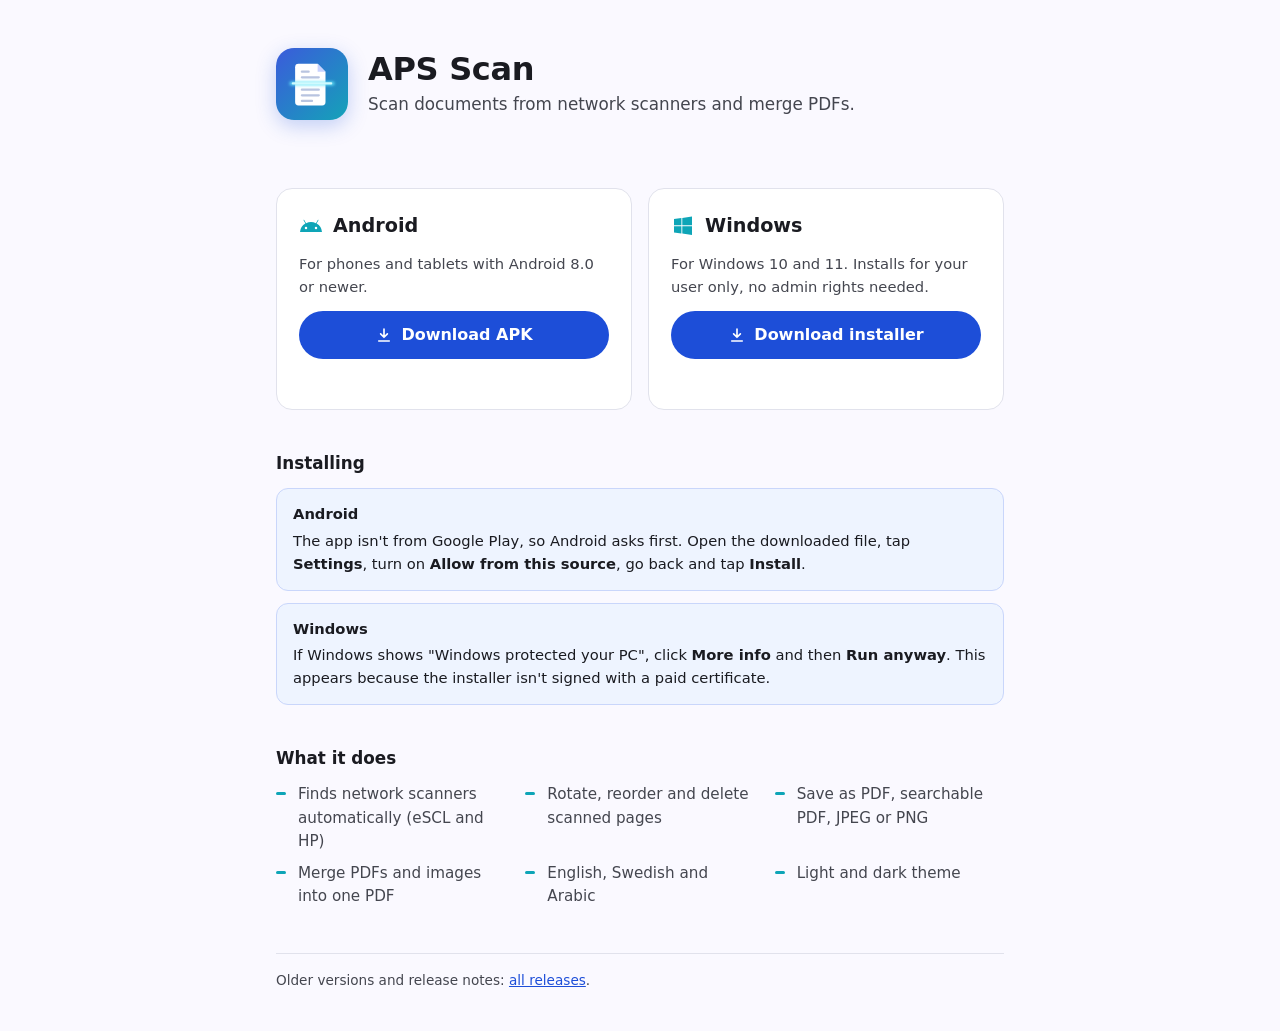
==== index.html @ b16743a8 "Add files via upload" ====
<!doctype html>
<html lang="en">
<head>
<meta charset="utf-8">
<meta name="viewport" content="width=device-width, initial-scale=1">
<title>APS Scan download</title>
<meta name="description" content="Download APS Scan for Android and Windows: scan documents from network scanners and merge PDFs.">
<meta property="og:title" content="APS Scan">
<meta property="og:description" content="Scan documents from network scanners and merge PDFs. For Android and Windows.">
<link rel="icon" href="data:image/svg+xml,%3Csvg xmlns='http://www.w3.org/2000/svg' viewBox='0 0 64 64'%3E%3Cdefs%3E%3ClinearGradient id='g' x1='0' y1='0' x2='1' y2='1'%3E%3Cstop offset='0' stop-color='%233b5bdb'/%3E%3Cstop offset='1' stop-color='%2314a3b8'/%3E%3C/linearGradient%3E%3C/defs%3E%3Crect width='64' height='64' rx='14' fill='url(%23g)'/%3E%3Crect x='19' y='13' width='26' height='38' rx='3' fill='%23fff'/%3E%3Crect x='14' y='30' width='36' height='3' rx='1.5' fill='%2367e8f9'/%3E%3C/svg%3E">
<style>
  :root {
    --bg: #faf9ff;
    --surface: #ffffff;
    --surface-2: #f4f3fb;
    --text: #1a1b21;
    --muted: #44464f;
    --border: #e1e2ec;
    --primary: #1d4ed8;
    --primary-text: #ffffff;
    --accent: #0ea5b7;
    --note-bg: #eef4ff;
    --note-border: #c9d6fb;
  }
  @media (prefers-color-scheme: dark) {
    :root {
      --bg: #121318;
      --surface: #1b1c22;
      --surface-2: #22232a;
      --text: #e3e2e9;
      --muted: #b4b6c2;
      --border: #33353d;
      --primary: #8fa8ff;
      --primary-text: #0b1a4d;
      --accent: #5fd6e6;
      --note-bg: #1a2240;
      --note-border: #2e3c6e;
    }
  }
  * { box-sizing: border-box; }
  html { -webkit-text-size-adjust: 100%; }
  body {
    margin: 0;
    background: var(--bg);
    color: var(--text);
    font: 16px/1.55 "Segoe UI", system-ui, -apple-system, Roboto, sans-serif;
  }
  main { max-width: 760px; margin: 0 auto; padding: 48px 16px 40px; }

  .hero { display: flex; align-items: center; gap: 20px; margin-bottom: 12px; }
  .logo { width: 72px; height: 72px; flex: none; border-radius: 18px; box-shadow: 0 6px 20px rgba(29, 78, 216, .25); }
  h1 { font-size: 2rem; line-height: 1.15; margin: 0; letter-spacing: -.01em; }
  .tagline { margin: 4px 0 0; color: var(--muted); font-size: 1.05rem; }
  .version { margin: 20px 0 28px; color: var(--muted); font-size: .9rem; min-height: 1.4em; }

  .downloads { display: grid; grid-template-columns: repeat(auto-fit, minmax(260px, 1fr)); gap: 16px; }
  .card {
    background: var(--surface);
    border: 1px solid var(--border);
    border-radius: 16px;
    padding: 22px;
    display: flex; flex-direction: column; gap: 12px;
  }
  .card h2 { margin: 0; font-size: 1.2rem; display: flex; align-items: center; gap: 10px; }
  .card h2 svg { width: 24px; height: 24px; color: var(--accent); flex: none; }
  .card p { margin: 0; color: var(--muted); font-size: .92rem; }
  .button {
    display: inline-flex; align-items: center; justify-content: center; gap: 8px;
    margin-top: auto;
    padding: 12px 18px;
    border-radius: 999px;
    background: var(--primary); color: var(--primary-text);
    font-weight: 600; text-decoration: none;
  }
  .button:hover { filter: brightness(1.08); }
  .button:focus-visible { outline: 3px solid var(--accent); outline-offset: 2px; }
  .button svg { width: 18px; height: 18px; }
  .meta { font-size: .82rem; color: var(--muted); min-height: 1.2em; }

  h3 { font-size: 1.05rem; margin: 40px 0 12px; }
  .note {
    background: var(--note-bg); border: 1px solid var(--note-border);
    border-radius: 12px; padding: 14px 16px; margin-bottom: 12px; font-size: .92rem;
  }
  .note strong { display: block; margin-bottom: 4px; }
  .note ol { margin: 4px 0 0; padding-left: 20px; }

  .features { list-style: none; padding: 0; margin: 0; display: grid; grid-template-columns: repeat(auto-fit, minmax(220px, 1fr)); gap: 8px 20px; }
  .features li { padding-left: 22px; position: relative; color: var(--muted); font-size: .95rem; }
  .features li::before { content: ""; position: absolute; left: 0; top: .6em; width: 10px; height: 3px; border-radius: 2px; background: var(--accent); }

  footer { margin-top: 44px; padding-top: 16px; border-top: 1px solid var(--border); font-size: .85rem; color: var(--muted); }
  footer a { color: var(--primary); }

  @media (max-width: 480px) {
    main { padding-top: 32px; }
    .hero { gap: 14px; }
    .logo { width: 56px; height: 56px; border-radius: 14px; }
    h1 { font-size: 1.6rem; }
  }
</style>
</head>
<body>
<main>
  <header class="hero">
    <svg class="logo" viewBox="0 0 64 64" aria-hidden="true">
      <defs>
        <linearGradient id="bg" x1="0" y1="0" x2="1" y2="1">
          <stop offset="0" stop-color="#3b5bdb"/>
          <stop offset="1" stop-color="#14a3b8"/>
        </linearGradient>
        <filter id="glow" x="-20%" y="-200%" width="140%" height="500%"><feGaussianBlur stdDeviation="1.2"/></filter>
      </defs>
      <rect width="64" height="64" rx="14" fill="url(#bg)"/>
      <path d="M20 14h17l7 7v27a3 3 0 0 1-3 3H20a3 3 0 0 1-3-3V17a3 3 0 0 1 3-3z" fill="#fff"/>
      <path d="M37 14v7h7z" fill="#c7d2fe"/>
      <g fill="#b8c4e0"><rect x="22" y="20" width="8" height="2" rx="1"/><rect x="22" y="25" width="17" height="2" rx="1"/><rect x="22" y="36" width="17" height="2" rx="1"/><rect x="22" y="41" width="17" height="2" rx="1"/><rect x="22" y="46" width="11" height="2" rx="1"/></g>
      <rect x="12" y="30" width="40" height="3" rx="1.5" fill="#67e8f9" filter="url(#glow)"/>
      <rect x="14" y="30.5" width="36" height="2" rx="1" fill="#cffafe"/>
    </svg>
    <div>
      <h1>APS Scan</h1>
      <p class="tagline">Scan documents from network scanners and merge PDFs.</p>
    </div>
  </header>

  <p class="version" id="version" aria-live="polite"></p>

  <section class="downloads" aria-label="Downloads">
    <article class="card">
      <h2>
        <svg viewBox="0 0 24 24" fill="currentColor" aria-hidden="true"><path d="M17.6 9.48l1.84-3.18a.38.38 0 0 0-.66-.38l-1.86 3.22a11.4 11.4 0 0 0-9.84 0L5.22 5.92a.38.38 0 0 0-.66.38L6.4 9.48A10.8 10.8 0 0 0 1 18h22a10.8 10.8 0 0 0-5.4-8.52zM7 15.25a1.25 1.25 0 1 1 0-2.5 1.25 1.25 0 0 1 0 2.5zm10 0a1.25 1.25 0 1 1 0-2.5 1.25 1.25 0 0 1 0 2.5z"/></svg>
        Android
      </h2>
      <p>For phones and tablets with Android 8.0 or newer.</p>
      <a class="button" id="apk" href="https://github.com/AnwarAW/apsscan/releases/latest/download/APS-Scan.apk">
        <svg viewBox="0 0 24 24" fill="none" stroke="currentColor" stroke-width="2.2" stroke-linecap="round" stroke-linejoin="round" aria-hidden="true"><path d="M12 4v11m0 0l-4.5-4.5M12 15l4.5-4.5M5 20h14"/></svg>
        Download APK
      </a>
      <span class="meta" id="apk-meta"></span>
    </article>

    <article class="card">
      <h2>
        <svg viewBox="0 0 24 24" fill="currentColor" aria-hidden="true"><path d="M3 5.1l7.4-1v7.2H3zm8.3-1.2L21 2.5v8.8h-9.7zM3 12.2h7.4v7.2L3 18.4zm8.3 0H21V21l-9.7-1.4z"/></svg>
        Windows
      </h2>
      <p>For Windows 10 and 11. Installs for your user only, no admin rights needed.</p>
      <a class="button" id="msi" href="https://github.com/AnwarAW/apsscan/releases/latest/download/APS-Scan.msi">
        <svg viewBox="0 0 24 24" fill="none" stroke="currentColor" stroke-width="2.2" stroke-linecap="round" stroke-linejoin="round" aria-hidden="true"><path d="M12 4v11m0 0l-4.5-4.5M12 15l4.5-4.5M5 20h14"/></svg>
        Download installer
      </a>
      <span class="meta" id="msi-meta"></span>
    </article>
  </section>

  <h3>Installing</h3>
  <div class="note">
    <strong>Android</strong>
    The app isn't from Google Play, so Android asks first. Open the downloaded file, tap <b>Settings</b>, turn on
    <b>Allow from this source</b>, go back and tap <b>Install</b>.
  </div>
  <div class="note">
    <strong>Windows</strong>
    If Windows shows "Windows protected your PC", click <b>More info</b> and then <b>Run anyway</b>. This appears
    because the installer isn't signed with a paid certificate.
  </div>

  <h3>What it does</h3>
  <ul class="features">
    <li>Finds network scanners automatically (eSCL and HP)</li>
    <li>Rotate, reorder and delete scanned pages</li>
    <li>Save as PDF, searchable PDF, JPEG or PNG</li>
    <li>Merge PDFs and images into one PDF</li>
    <li>English, Swedish and Arabic</li>
    <li>Light and dark theme</li>
  </ul>

  <footer>
    Older versions and release notes: <a id="all-releases" href="https://github.com/AnwarAW/apsscan/releases">all releases</a>.
  </footer>
</main>

<script>
  // The public repo that holds the releases. Change this one line if the repo gets another name.
  const REPO = "AnwarAW/apsscan";

  // The buttons already point at the newest release (by file name). This adds the version number and file sizes,
  // and switches each button to the real file if it was uploaded under another name (e.g. APS-Scan-1.2.0.apk).
  (async () => {
    const mb = bytes => (bytes / 1048576).toFixed(1) + " MB";
    try {
      const response = await fetch(`https://api.github.com/repos/${REPO}/releases/latest`, {
        headers: { Accept: "application/vnd.github+json" },
      });
      if (!response.ok) return;
      const release = await response.json();
      const version = (release.tag_name || "").replace(/^v/, "");
      if (version) {
        const date = release.published_at
          ? new Date(release.published_at).toLocaleDateString(undefined, { year: "numeric", month: "long", day: "numeric" })
          : "";
        document.getElementById("version").textContent = `Version ${version}` + (date ? ` · ${date}` : "");
      }
      for (const [id, ext] of [["apk", ".apk"], ["msi", ".msi"]]) {
        const asset = (release.assets || []).find(a => a.name.toLowerCase().endsWith(ext));
        if (!asset) continue;
        document.getElementById(id).href = asset.browser_download_url;
        document.getElementById(id + "-meta").textContent = `${asset.name} · ${mb(asset.size)}`;
      }
    } catch (_) {
      // Offline or rate limited: the plain links above still work.
    }
  })();
</script>
</body>
</html>
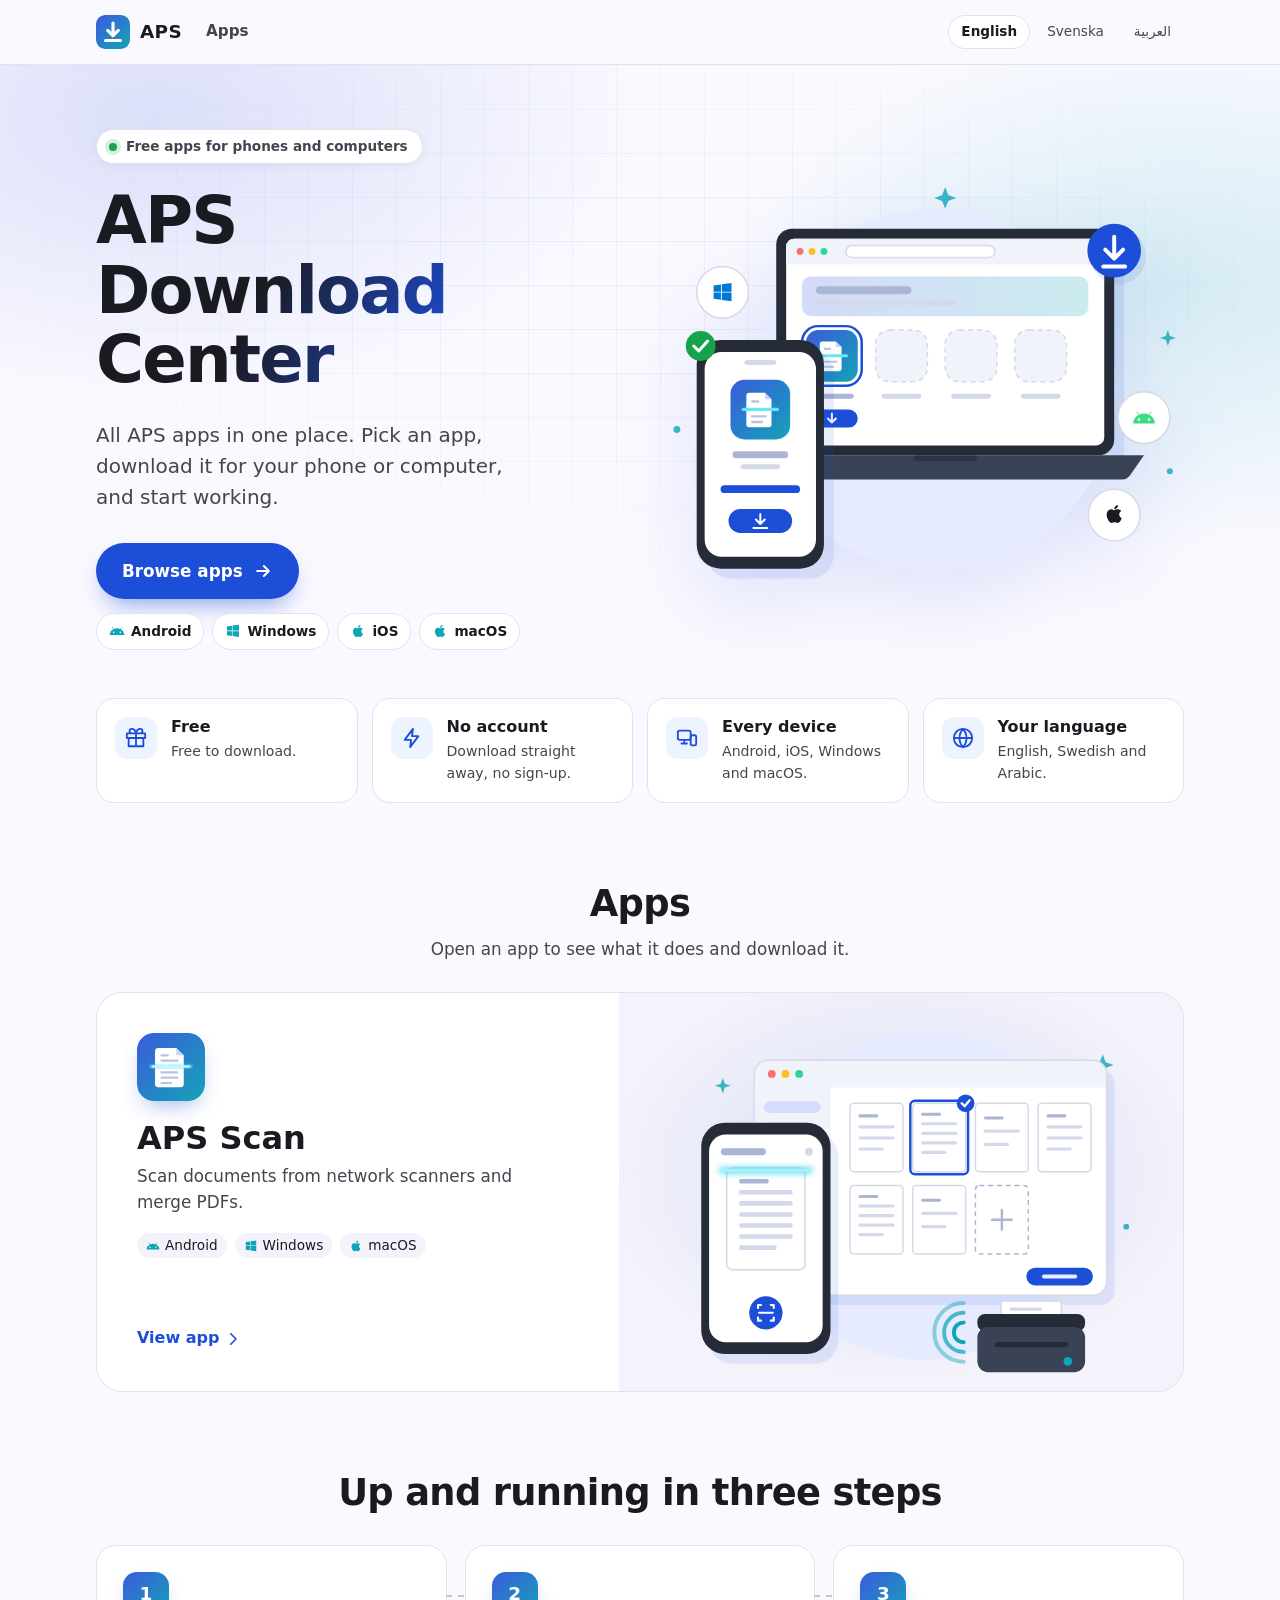
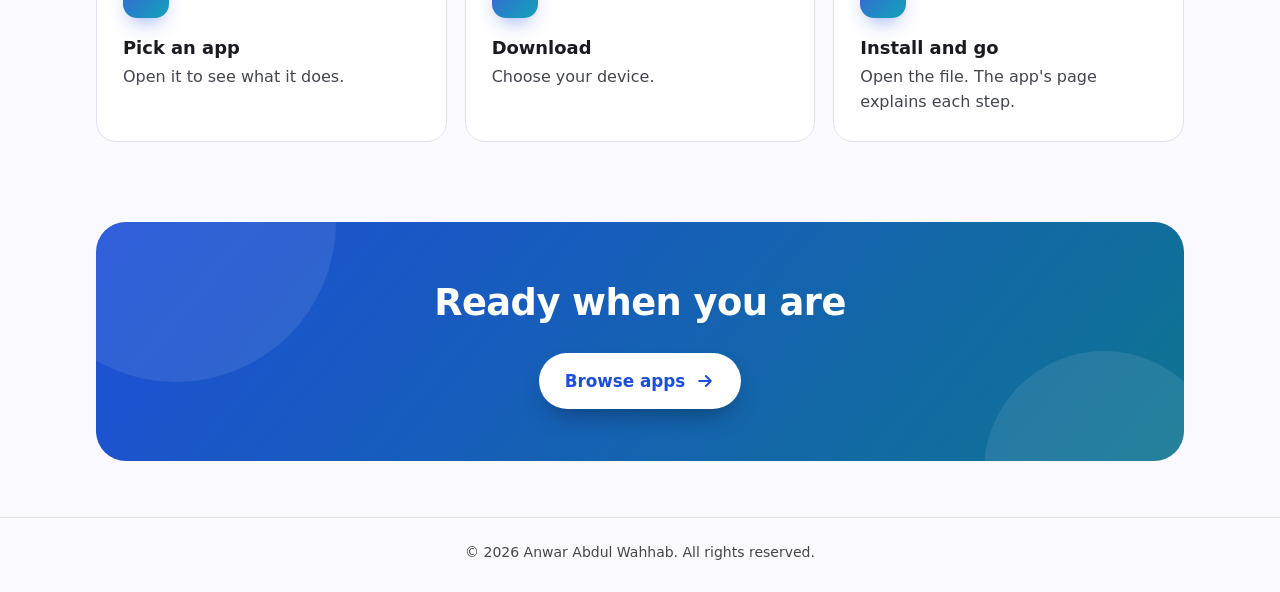
==== commit c2da364d: "Add files via upload" ====
--- a/index.html
+++ b/index.html
@@ -1,217 +1,122 @@
 <!doctype html>
-<html lang="en">
+<html lang="en" dir="ltr">
 <head>
 <meta charset="utf-8">
 <meta name="viewport" content="width=device-width, initial-scale=1">
-<title>APS Scan download</title>
-<meta name="description" content="Download APS Scan for Android and Windows: scan documents from network scanners and merge PDFs.">
-<meta property="og:title" content="APS Scan">
-<meta property="og:description" content="Scan documents from network scanners and merge PDFs. For Android and Windows.">
-<link rel="icon" href="data:image/svg+xml,%3Csvg xmlns='http://www.w3.org/2000/svg' viewBox='0 0 64 64'%3E%3Cdefs%3E%3ClinearGradient id='g' x1='0' y1='0' x2='1' y2='1'%3E%3Cstop offset='0' stop-color='%233b5bdb'/%3E%3Cstop offset='1' stop-color='%2314a3b8'/%3E%3C/linearGradient%3E%3C/defs%3E%3Crect width='64' height='64' rx='14' fill='url(%23g)'/%3E%3Crect x='19' y='13' width='26' height='38' rx='3' fill='%23fff'/%3E%3Crect x='14' y='30' width='36' height='3' rx='1.5' fill='%2367e8f9'/%3E%3C/svg%3E">
-<style>
-  :root {
-    --bg: #faf9ff;
-    --surface: #ffffff;
-    --surface-2: #f4f3fb;
-    --text: #1a1b21;
-    --muted: #44464f;
-    --border: #e1e2ec;
-    --primary: #1d4ed8;
-    --primary-text: #ffffff;
-    --accent: #0ea5b7;
-    --note-bg: #eef4ff;
-    --note-border: #c9d6fb;
-  }
-  @media (prefers-color-scheme: dark) {
-    :root {
-      --bg: #121318;
-      --surface: #1b1c22;
-      --surface-2: #22232a;
-      --text: #e3e2e9;
-      --muted: #b4b6c2;
-      --border: #33353d;
-      --primary: #8fa8ff;
-      --primary-text: #0b1a4d;
-      --accent: #5fd6e6;
-      --note-bg: #1a2240;
-      --note-border: #2e3c6e;
-    }
-  }
-  * { box-sizing: border-box; }
-  html { -webkit-text-size-adjust: 100%; }
-  body {
-    margin: 0;
-    background: var(--bg);
-    color: var(--text);
-    font: 16px/1.55 "Segoe UI", system-ui, -apple-system, Roboto, sans-serif;
-  }
-  main { max-width: 760px; margin: 0 auto; padding: 48px 16px 40px; }
+<title>APS Download Center</title>
+<meta name="description" content="Download APS apps for Android, iOS, Windows and macOS.">
+<meta name="theme-color" content="#1d4ed8">
+<meta property="og:title" content="APS Download Center">
+<meta property="og:description" content="All APS apps in one place, for Android, iOS, Windows and macOS.">
+<link rel="icon" href="data:image/svg+xml,%3Csvg xmlns='http://www.w3.org/2000/svg' viewBox='0 0 64 64'%3E%3Cdefs%3E%3ClinearGradient id='g' x1='0' y1='0' x2='1' y2='1'%3E%3Cstop offset='0' stop-color='%233b5bdb'/%3E%3Cstop offset='1' stop-color='%2314a3b8'/%3E%3C/linearGradient%3E%3C/defs%3E%3Crect width='64' height='64' rx='14' fill='url(%23g)'/%3E%3Cpath d='M32 15v24m0 0l-10-10m10 10l10-10M18 48h28' fill='none' stroke='%23fff' stroke-width='6' stroke-linecap='round' stroke-linejoin='round'/%3E%3C/svg%3E">
+<link rel="stylesheet" href="site.css">
+<link rel="stylesheet" href="landing.css">
+</head>
+<body class="landing">
 
-  .hero { display: flex; align-items: center; gap: 20px; margin-bottom: 12px; }
-  .logo { width: 72px; height: 72px; flex: none; border-radius: 18px; box-shadow: 0 6px 20px rgba(29, 78, 216, .25); }
-  h1 { font-size: 2rem; line-height: 1.15; margin: 0; letter-spacing: -.01em; }
-  .tagline { margin: 4px 0 0; color: var(--muted); font-size: 1.05rem; }
-  .version { margin: 20px 0 28px; color: var(--muted); font-size: .9rem; min-height: 1.4em; }
+<header class="site-nav">
+  <div class="wrap nav-inner">
+    <a class="brand" href="./">
+      <svg viewBox="0 0 64 64" aria-hidden="true">
+        <defs><linearGradient id="brand-bg" x1="0" y1="0" x2="1" y2="1"><stop offset="0" stop-color="#3b5bdb"/><stop offset="1" stop-color="#14a3b8"/></linearGradient></defs>
+        <rect width="64" height="64" rx="15" fill="url(#brand-bg)"/>
+        <path d="M32 15v24m0 0l-10-10m10 10l10-10M18 48h28" fill="none" stroke="#fff" stroke-width="6" stroke-linecap="round" stroke-linejoin="round"/>
+      </svg>
+      <bdi>APS</bdi>
+    </a>
+    <a class="nav-link" href="#apps" data-t="navApps">Apps</a>
+    <nav class="languages" aria-label="Language">
+      <button type="button" data-lang="en" lang="en">English</button>
+      <button type="button" data-lang="sv" lang="sv">Svenska</button>
+      <button type="button" data-lang="ar" lang="ar" dir="rtl">العربية</button>
+    </nav>
+  </div>
+</header>
 
-  .downloads { display: grid; grid-template-columns: repeat(auto-fit, minmax(260px, 1fr)); gap: 16px; }
-  .card {
-    background: var(--surface);
-    border: 1px solid var(--border);
-    border-radius: 16px;
-    padding: 22px;
-    display: flex; flex-direction: column; gap: 12px;
-  }
-  .card h2 { margin: 0; font-size: 1.2rem; display: flex; align-items: center; gap: 10px; }
-  .card h2 svg { width: 24px; height: 24px; color: var(--accent); flex: none; }
-  .card p { margin: 0; color: var(--muted); font-size: .92rem; }
-  .button {
-    display: inline-flex; align-items: center; justify-content: center; gap: 8px;
-    margin-top: auto;
-    padding: 12px 18px;
-    border-radius: 999px;
-    background: var(--primary); color: var(--primary-text);
-    font-weight: 600; text-decoration: none;
-  }
-  .button:hover { filter: brightness(1.08); }
-  .button:focus-visible { outline: 3px solid var(--accent); outline-offset: 2px; }
-  .button svg { width: 18px; height: 18px; }
-  .meta { font-size: .82rem; color: var(--muted); min-height: 1.2em; }
-
-  h3 { font-size: 1.05rem; margin: 40px 0 12px; }
-  .note {
-    background: var(--note-bg); border: 1px solid var(--note-border);
-    border-radius: 12px; padding: 14px 16px; margin-bottom: 12px; font-size: .92rem;
-  }
-  .note strong { display: block; margin-bottom: 4px; }
-  .note ol { margin: 4px 0 0; padding-left: 20px; }
-
-  .features { list-style: none; padding: 0; margin: 0; display: grid; grid-template-columns: repeat(auto-fit, minmax(220px, 1fr)); gap: 8px 20px; }
-  .features li { padding-left: 22px; position: relative; color: var(--muted); font-size: .95rem; }
-  .features li::before { content: ""; position: absolute; left: 0; top: .6em; width: 10px; height: 3px; border-radius: 2px; background: var(--accent); }
-
-  footer { margin-top: 44px; padding-top: 16px; border-top: 1px solid var(--border); font-size: .85rem; color: var(--muted); }
-  footer a { color: var(--primary); }
-
-  @media (max-width: 480px) {
-    main { padding-top: 32px; }
-    .hero { gap: 14px; }
-    .logo { width: 56px; height: 56px; border-radius: 14px; }
-    h1 { font-size: 1.6rem; }
-  }
-</style>
-</head>
-<body>
 <main>
-  <header class="hero">
-    <svg class="logo" viewBox="0 0 64 64" aria-hidden="true">
-      <defs>
-        <linearGradient id="bg" x1="0" y1="0" x2="1" y2="1">
-          <stop offset="0" stop-color="#3b5bdb"/>
-          <stop offset="1" stop-color="#14a3b8"/>
-        </linearGradient>
-        <filter id="glow" x="-20%" y="-200%" width="140%" height="500%"><feGaussianBlur stdDeviation="1.2"/></filter>
-      </defs>
-      <rect width="64" height="64" rx="14" fill="url(#bg)"/>
-      <path d="M20 14h17l7 7v27a3 3 0 0 1-3 3H20a3 3 0 0 1-3-3V17a3 3 0 0 1 3-3z" fill="#fff"/>
-      <path d="M37 14v7h7z" fill="#c7d2fe"/>
-      <g fill="#b8c4e0"><rect x="22" y="20" width="8" height="2" rx="1"/><rect x="22" y="25" width="17" height="2" rx="1"/><rect x="22" y="36" width="17" height="2" rx="1"/><rect x="22" y="41" width="17" height="2" rx="1"/><rect x="22" y="46" width="11" height="2" rx="1"/></g>
-      <rect x="12" y="30" width="40" height="3" rx="1.5" fill="#67e8f9" filter="url(#glow)"/>
-      <rect x="14" y="30.5" width="36" height="2" rx="1" fill="#cffafe"/>
-    </svg>
-    <div>
-      <h1>APS Scan</h1>
-      <p class="tagline">Scan documents from network scanners and merge PDFs.</p>
+  <section class="landing-hero">
+    <div class="wrap landing-hero-inner">
+      <div class="landing-copy">
+        <p class="eyebrow">
+          <span class="eyebrow-dot" aria-hidden="true"></span>
+          <span data-t="eyebrow">Free apps for phones and computers</span>
+        </p>
+        <h1 id="heading" data-t="center">APS Download Center</h1>
+        <p class="landing-lead" data-t="landingLead">All APS apps in one place. Pick an app, download it for your phone or computer, and start working.</p>
+        <div class="cta-row">
+          <a class="button button-lg" href="#apps">
+            <span data-t="browseApps">Browse apps</span>
+            <svg class="flip" viewBox="0 0 24 24" fill="none" stroke="currentColor" stroke-width="2.4" stroke-linecap="round" stroke-linejoin="round" aria-hidden="true"><path d="M5 12h14m-6-6 6 6-6 6"/></svg>
+          </a>
+          <span class="platform-pills" aria-hidden="true">
+            <span class="pill"><svg viewBox="0 0 24 24" fill="currentColor"><path d="M17.6 9.48l1.84-3.18a.38.38 0 0 0-.66-.38l-1.86 3.22a11.4 11.4 0 0 0-9.84 0L5.22 5.92a.38.38 0 0 0-.66.38L6.4 9.48A10.8 10.8 0 0 0 1 18h22a10.8 10.8 0 0 0-5.4-8.52zM7 15.25a1.25 1.25 0 1 1 0-2.5 1.25 1.25 0 0 1 0 2.5zm10 0a1.25 1.25 0 1 1 0-2.5 1.25 1.25 0 0 1 0 2.5z"/></svg><bdi>Android</bdi></span>
+            <span class="pill"><svg viewBox="0 0 24 24" fill="currentColor"><path d="M3 5.1l7.4-1v7.2H3zm8.3-1.2L21 2.5v8.8h-9.7zM3 12.2h7.4v7.2L3 18.4zm8.3 0H21V21l-9.7-1.4z"/></svg><bdi>Windows</bdi></span>
+            <span class="pill"><svg viewBox="0 0 24 24" fill="currentColor"><path d="M17.05 20.28c-.98.95-2.05.8-3.08.35-1.09-.46-2.09-.48-3.24 0-1.44.62-2.2.44-3.06-.35C2.79 15.25 3.51 7.59 9.05 7.31c1.35.07 2.29.74 3.08.8 1.18-.24 2.31-.93 3.57-.84 1.51.12 2.65.72 3.4 1.8-3.12 1.87-2.38 5.98.48 7.13-.57 1.5-1.31 2.99-2.54 4.09zM12.03 7.25c-.15-2.23 1.66-4.07 3.74-4.25.29 2.58-2.34 4.5-3.74 4.25z"/></svg><bdi>iOS</bdi></span>
+            <span class="pill"><svg viewBox="0 0 24 24" fill="currentColor"><path d="M17.05 20.28c-.98.95-2.05.8-3.08.35-1.09-.46-2.09-.48-3.24 0-1.44.62-2.2.44-3.06-.35C2.79 15.25 3.51 7.59 9.05 7.31c1.35.07 2.29.74 3.08.8 1.18-.24 2.31-.93 3.57-.84 1.51.12 2.65.72 3.4 1.8-3.12 1.87-2.38 5.98.48 7.13-.57 1.5-1.31 2.99-2.54 4.09zM12.03 7.25c-.15-2.23 1.66-4.07 3.74-4.25.29 2.58-2.34 4.5-3.74 4.25z"/></svg><bdi>macOS</bdi></span>
+          </span>
+        </div>
+      </div>
+      <div class="landing-art" id="center-art"></div>
     </div>
-  </header>
-
-  <p class="version" id="version" aria-live="polite"></p>
-
-  <section class="downloads" aria-label="Downloads">
-    <article class="card">
-      <h2>
-        <svg viewBox="0 0 24 24" fill="currentColor" aria-hidden="true"><path d="M17.6 9.48l1.84-3.18a.38.38 0 0 0-.66-.38l-1.86 3.22a11.4 11.4 0 0 0-9.84 0L5.22 5.92a.38.38 0 0 0-.66.38L6.4 9.48A10.8 10.8 0 0 0 1 18h22a10.8 10.8 0 0 0-5.4-8.52zM7 15.25a1.25 1.25 0 1 1 0-2.5 1.25 1.25 0 0 1 0 2.5zm10 0a1.25 1.25 0 1 1 0-2.5 1.25 1.25 0 0 1 0 2.5z"/></svg>
-        Android
-      </h2>
-      <p>For phones and tablets with Android 8.0 or newer.</p>
-      <a class="button" id="apk" href="https://github.com/AnwarAW/apsscan/releases/latest/download/APS-Scan.apk">
-        <svg viewBox="0 0 24 24" fill="none" stroke="currentColor" stroke-width="2.2" stroke-linecap="round" stroke-linejoin="round" aria-hidden="true"><path d="M12 4v11m0 0l-4.5-4.5M12 15l4.5-4.5M5 20h14"/></svg>
-        Download APK
-      </a>
-      <span class="meta" id="apk-meta"></span>
-    </article>
-
-    <article class="card">
-      <h2>
-        <svg viewBox="0 0 24 24" fill="currentColor" aria-hidden="true"><path d="M3 5.1l7.4-1v7.2H3zm8.3-1.2L21 2.5v8.8h-9.7zM3 12.2h7.4v7.2L3 18.4zm8.3 0H21V21l-9.7-1.4z"/></svg>
-        Windows
-      </h2>
-      <p>For Windows 10 and 11. Installs for your user only, no admin rights needed.</p>
-      <a class="button" id="msi" href="https://github.com/AnwarAW/apsscan/releases/latest/download/APS-Scan.msi">
-        <svg viewBox="0 0 24 24" fill="none" stroke="currentColor" stroke-width="2.2" stroke-linecap="round" stroke-linejoin="round" aria-hidden="true"><path d="M12 4v11m0 0l-4.5-4.5M12 15l4.5-4.5M5 20h14"/></svg>
-        Download installer
-      </a>
-      <span class="meta" id="msi-meta"></span>
-    </article>
   </section>
 
-  <h3>Installing</h3>
-  <div class="note">
-    <strong>Android</strong>
-    The app isn't from Google Play, so Android asks first. Open the downloaded file, tap <b>Settings</b>, turn on
-    <b>Allow from this source</b>, go back and tap <b>Install</b>.
-  </div>
-  <div class="note">
-    <strong>Windows</strong>
-    If Windows shows "Windows protected your PC", click <b>More info</b> and then <b>Run anyway</b>. This appears
-    because the installer isn't signed with a paid certificate.
-  </div>
+  <section class="wrap highlights" aria-label="Highlights">
+    <div class="highlight">
+      <span class="hl-icon" aria-hidden="true"><svg viewBox="0 0 24 24" fill="none" stroke="currentColor" stroke-width="2" stroke-linecap="round" stroke-linejoin="round"><path d="M20 12v9H4v-9M2 7h20v5H2zM12 21V7M12 7H7.5a2.5 2.5 0 1 1 0-5C11 2 12 7 12 7zM12 7h4.5a2.5 2.5 0 1 0 0-5C13 2 12 7 12 7z"/></svg></span>
+      <div><h2 data-t="hl1Title">Free</h2><p data-t="hl1Text">Free to download.</p></div>
+    </div>
+    <div class="highlight">
+      <span class="hl-icon" aria-hidden="true"><svg viewBox="0 0 24 24" fill="none" stroke="currentColor" stroke-width="2" stroke-linecap="round" stroke-linejoin="round"><path d="M13 2L4 14h7l-1 8 9-12h-7z"/></svg></span>
+      <div><h2 data-t="hl2Title">No account</h2><p data-t="hl2Text">Download straight away, no sign-up.</p></div>
+    </div>
+    <div class="highlight">
+      <span class="hl-icon" aria-hidden="true"><svg viewBox="0 0 24 24" fill="none" stroke="currentColor" stroke-width="2" stroke-linecap="round" stroke-linejoin="round"><rect x="2" y="4" width="14" height="10" rx="2"/><path d="M6 18h6M9 14v4"/><rect x="16" y="9" width="6" height="11" rx="1.5"/></svg></span>
+      <div><h2 data-t="hl3Title">Every device</h2><p data-t="hl3Text">Android, iOS, Windows and macOS.</p></div>
+    </div>
+    <div class="highlight">
+      <span class="hl-icon" aria-hidden="true"><svg viewBox="0 0 24 24" fill="none" stroke="currentColor" stroke-width="2" stroke-linecap="round" stroke-linejoin="round"><circle cx="12" cy="12" r="10"/><path d="M2 12h20M12 2a15 15 0 0 1 0 20M12 2a15 15 0 0 0 0 20"/></svg></span>
+      <div><h2 data-t="hl4Title">Your language</h2><p data-t="hl4Text">English, Swedish and Arabic.</p></div>
+    </div>
+  </section>
 
-  <h3>What it does</h3>
-  <ul class="features">
-    <li>Finds network scanners automatically (eSCL and HP)</li>
-    <li>Rotate, reorder and delete scanned pages</li>
-    <li>Save as PDF, searchable PDF, JPEG or PNG</li>
-    <li>Merge PDFs and images into one PDF</li>
-    <li>English, Swedish and Arabic</li>
-    <li>Light and dark theme</li>
-  </ul>
+  <section class="wrap section" id="apps" aria-labelledby="apps-heading">
+    <div class="section-head">
+      <h2 id="apps-heading" data-t="appsHeading">Apps</h2>
+      <p data-t="appsLead">Open an app to see what it does and download it.</p>
+    </div>
+    <!-- Filled from the APPS list in site.js; this is what shows without JavaScript. -->
+    <ol class="app-cards" id="app-list">
+      <li><a class="app-card" href="aps-scan/"><div class="app-card-body"><h3>APS Scan</h3><p>Scan documents from network scanners and merge PDFs.</p></div></a></li>
+    </ol>
+  </section>
 
-  <footer>
-    Older versions and release notes: <a id="all-releases" href="https://github.com/AnwarAW/apsscan/releases">all releases</a>.
-  </footer>
+  <section class="wrap section" aria-labelledby="steps-heading">
+    <div class="section-head">
+      <h2 id="steps-heading" data-t="stepsHeading">Up and running in three steps</h2>
+    </div>
+    <ol class="steps">
+      <li class="step"><span class="step-num">1</span><h3 data-t="step1Title">Pick an app</h3><p data-t="step1Text">Open it to see what it does.</p></li>
+      <li class="step"><span class="step-num">2</span><h3 data-t="step2Title">Download</h3><p data-t="step2Text">Choose your device.</p></li>
+      <li class="step"><span class="step-num">3</span><h3 data-t="step3Title">Install and go</h3><p data-t="step3Text">Open the file. The app's page explains each step.</p></li>
+    </ol>
+  </section>
+
+  <section class="wrap">
+    <div class="closing">
+      <h2 data-t="closingTitle">Ready when you are</h2>
+      <a class="button button-lg button-light" href="#apps">
+        <span data-t="browseApps">Browse apps</span>
+        <svg class="flip" viewBox="0 0 24 24" fill="none" stroke="currentColor" stroke-width="2.4" stroke-linecap="round" stroke-linejoin="round" aria-hidden="true"><path d="M5 12h14m-6-6 6 6-6 6"/></svg>
+      </a>
+    </div>
+  </section>
 </main>
 
-<script>
-  // The public repo that holds the releases. Change this one line if the repo gets another name.
-  const REPO = "AnwarAW/apsscan";
+<footer class="site-footer">
+  <p>© 2026 Anwar Abdul Wahhab. All rights reserved.</p>
+</footer>
 
-  // The buttons already point at the newest release (by file name). This adds the version number and file sizes,
-  // and switches each button to the real file if it was uploaded under another name (e.g. APS-Scan-1.2.0.apk).
-  (async () => {
-    const mb = bytes => (bytes / 1048576).toFixed(1) + " MB";
-    try {
-      const response = await fetch(`https://api.github.com/repos/${REPO}/releases/latest`, {
-        headers: { Accept: "application/vnd.github+json" },
-      });
-      if (!response.ok) return;
-      const release = await response.json();
-      const version = (release.tag_name || "").replace(/^v/, "");
-      if (version) {
-        const date = release.published_at
-          ? new Date(release.published_at).toLocaleDateString(undefined, { year: "numeric", month: "long", day: "numeric" })
-          : "";
-        document.getElementById("version").textContent = `Version ${version}` + (date ? ` · ${date}` : "");
-      }
-      for (const [id, ext] of [["apk", ".apk"], ["msi", ".msi"]]) {
-        const asset = (release.assets || []).find(a => a.name.toLowerCase().endsWith(ext));
-        if (!asset) continue;
-        document.getElementById(id).href = asset.browser_download_url;
-        document.getElementById(id + "-meta").textContent = `${asset.name} · ${mb(asset.size)}`;
-      }
-    } catch (_) {
-      // Offline or rate limited: the plain links above still work.
-    }
-  })();
-</script>
+<script src="art.js"></script>
+<script src="site.js"></script>
 </body>
 </html>
--- a/site.css
+++ b/site.css
@@ -0,0 +1,194 @@
+/* APS Download Center: shared by the app list (index.html) and every app page (<app>/index.html). */
+:root {
+  --bg: #faf9ff;
+  --surface: #ffffff;
+  --surface-2: #f4f3fb;
+  --text: #1a1b21;
+  --muted: #44464f;
+  --border: #e1e2ec;
+  --border-strong: #c5c6d0;
+  --primary: #1d4ed8;
+  --primary-text: #ffffff;
+  --accent: #0ea5b7;
+  --note-bg: #eef4ff;
+  --note-border: #c9d6fb;
+}
+@media (prefers-color-scheme: dark) {
+  :root {
+    --bg: #121318;
+    --surface: #1b1c22;
+    --surface-2: #22232a;
+    --text: #e3e2e9;
+    --muted: #b4b6c2;
+    --border: #33353d;
+    --border-strong: #4a4c56;
+    --primary: #8fa8ff;
+    --primary-text: #0b1a4d;
+    --accent: #5fd6e6;
+    --note-bg: #1a2240;
+    --note-border: #2e3c6e;
+  }
+}
+* { box-sizing: border-box; }
+html { -webkit-text-size-adjust: 100%; }
+body {
+  margin: 0;
+  background: var(--bg);
+  color: var(--text);
+  font: 16px/1.55 "Segoe UI", system-ui, -apple-system, Roboto, "Noto Sans Arabic", Tahoma, sans-serif;
+}
+body:not(.landing) > main { max-width: 920px; margin: 0 auto; padding: 20px 16px 40px; }
+a { color: var(--primary); }
+:focus-visible { outline: 3px solid var(--accent); outline-offset: 2px; }
+
+/* Top bar: back link (app pages) and language switcher */
+.topbar { display: flex; align-items: center; justify-content: space-between; gap: 12px; margin-bottom: 24px; min-height: 34px; }
+.back { display: inline-flex; align-items: center; gap: 6px; font-size: .92rem; font-weight: 600; text-decoration: none; }
+.back:hover { text-decoration: underline; }
+.back svg { width: 18px; height: 18px; flex: none; }
+.languages { display: flex; gap: 4px; margin-inline-start: auto; }
+.languages button {
+  font: inherit; font-size: .85rem;
+  padding: 5px 12px;
+  border: 1px solid transparent; border-radius: 999px;
+  background: none; color: var(--muted); cursor: pointer;
+}
+.languages button:hover { background: var(--surface-2); }
+.languages button[aria-pressed="true"] { border-color: var(--border); background: var(--surface); color: var(--text); font-weight: 600; }
+
+/* Arrows point the reading direction */
+[dir="rtl"] .flip { transform: scaleX(-1); }
+
+/* Page header */
+.hero { display: flex; align-items: center; gap: 18px; margin-bottom: 32px; }
+.hero-icon { width: 64px; height: 64px; flex: none; border-radius: 16px; box-shadow: 0 6px 20px rgba(29, 78, 216, .25); }
+h1 { font-size: 2rem; line-height: 1.15; margin: 0; letter-spacing: -.01em; }
+.subtitle { margin: 4px 0 0; color: var(--muted); font-size: 1.05rem; }
+.version { margin: 6px 0 0; color: var(--muted); font-size: .88rem; min-height: 1.3em; }
+
+/* Platform chips and chevron (app cards) */
+.app-facts { margin: 8px 0 0; display: flex; flex-wrap: wrap; align-items: center; gap: 6px 8px; font-size: .8rem; color: var(--muted); }
+.chip { display: inline-flex; align-items: center; gap: 5px; padding: 2px 9px; border-radius: 999px; background: var(--surface-2); color: var(--text); }
+.chip svg { width: 14px; height: 14px; color: var(--accent); }
+.chevron { width: 22px; height: 22px; flex: none; color: var(--muted); }
+
+/* App page */
+.platforms { display: grid; grid-template-columns: repeat(auto-fit, minmax(230px, 1fr)); gap: 12px; }
+.platform { display: flex; flex-direction: column; gap: 6px; }
+.button {
+  display: inline-flex; align-items: center; justify-content: center; gap: 10px;
+  padding: 13px 18px;
+  border-radius: 999px;
+  background: var(--primary); color: var(--primary-text);
+  font-weight: 600; text-decoration: none;
+}
+.button:hover { filter: brightness(1.08); }
+.button svg { width: 20px; height: 20px; flex: none; }
+.meta { font-size: .82rem; color: var(--muted); text-align: center; }
+
+h3 { font-size: 1.05rem; margin: 40px 0 12px; }
+.note {
+  background: var(--note-bg); border: 1px solid var(--note-border);
+  border-radius: 12px; padding: 14px 16px; margin-bottom: 12px; font-size: .92rem;
+}
+.note strong { display: block; margin-bottom: 4px; }
+
+
+/* Product names, file names and versions keep their own direction inside Arabic text */
+bdi { unicode-bidi: isolate; }
+
+@media (max-width: 480px) {
+  .hero { gap: 14px; }
+  .hero-icon { width: 52px; height: 52px; border-radius: 14px; }
+  h1 { font-size: 1.6rem; }
+}
+
+/* ---------- App page: hero with illustration, feature cards ---------- */
+.app-hero { display: grid; grid-template-columns: minmax(0, 1fr) minmax(0, 1.05fr); gap: 32px; align-items: center; }
+.app-hero .hero { margin-bottom: 14px; }
+.lead { margin: 0 0 22px; font-size: 1.15rem; color: var(--muted); max-width: 34ch; }
+.app-hero .platforms { grid-template-columns: 1fr; max-width: 360px; }
+.hero-art { width: 100%; height: auto; display: block; }
+@media (max-width: 760px) {
+  .app-hero { grid-template-columns: 1fr; gap: 20px; }
+  .app-hero .platforms { max-width: none; grid-template-columns: repeat(auto-fit, minmax(220px, 1fr)); }
+  .hero-art { max-width: 440px; margin: 0 auto; }
+}
+
+.feature-grid { list-style: none; margin: 0; padding: 0; display: grid; grid-template-columns: repeat(auto-fit, minmax(240px, 1fr)); gap: 14px; }
+.feature { background: var(--surface); border: 1px solid var(--border); border-radius: 16px; overflow: hidden; }
+.feature-art { background: var(--ill-glow); aspect-ratio: 200 / 120; }
+.feature-art svg { width: 100%; height: 100%; display: block; }
+.feature h4 { margin: 14px 16px 4px; font-size: 1rem; }
+.feature p { margin: 0 16px 16px; color: var(--muted); font-size: .92rem; }
+
+/* Illustration colours: follow the page theme */
+:root {
+  --ill-glow: #e6ebff;
+  --ill-surface: #ffffff;
+  --ill-surface-2: #f1f3fb;
+  --ill-line: #d5d9e8;
+  --ill-paper: #ffffff;
+  --ill-ink: #d3d9ea;
+  --ill-ink-strong: #aab6d3;
+  --ill-primary: #1d4ed8;
+  --ill-primary-soft: #d4ddff;
+  --ill-accent: #0ea5b7;
+  --ill-device: #262b38;
+  --ill-device-2: #3a4256;
+  --ill-shadow: rgba(29, 78, 216, .10);
+  --ill-device-edge: transparent;
+}
+@media (prefers-color-scheme: dark) {
+  :root {
+    --ill-glow: #1a2142;
+    --ill-surface: #252731;
+    --ill-surface-2: #2e313d;
+    --ill-line: #3e4252;
+    --ill-paper: #f3f4f9;
+    --ill-ink: #cdd3e3;
+    --ill-ink-strong: #98a3c0;
+    --ill-primary: #5b7cfa;
+    --ill-primary-soft: #34437a;
+    --ill-accent: #5fd6e6;
+    --ill-device: #0d0f14;
+    --ill-device-2: #343a4d;
+    --ill-shadow: rgba(0, 0, 0, .35);
+    --ill-device-edge: #5a6178;
+  }
+}
+.i-glow { fill: var(--ill-glow); }
+.feature-art .i-glow { fill: none; }
+.i-surface { fill: var(--ill-surface); }
+.i-surface-2 { fill: var(--ill-surface-2); }
+.i-paper { fill: var(--ill-paper); }
+.i-outline { stroke: var(--ill-line); stroke-width: 1.5; }
+.i-ink { fill: var(--ill-ink); }
+.i-ink-strong { fill: var(--ill-ink-strong); }
+.i-primary { fill: var(--ill-primary); }
+.i-primary-soft { fill: var(--ill-primary-soft); }
+.i-accent { fill: var(--ill-accent); }
+.i-device { fill: var(--ill-device); }
+.i-device-2 { fill: var(--ill-device-2); }
+.i-device, .i-device-2 { stroke: var(--ill-device-edge); stroke-width: 1.5; }
+.i-shadow { fill: var(--ill-shadow); }
+.i-sparkle { fill: var(--ill-accent); opacity: .8; }
+.i-select { fill: none; stroke: var(--ill-primary); stroke-width: 2.5; }
+.i-add { fill: none; stroke: var(--ill-ink-strong); stroke-width: 1.5; stroke-dasharray: 5 4; }
+.i-add-plus { stroke: var(--ill-ink-strong); stroke-width: 2.5; stroke-linecap: round; }
+.i-wave { fill: none; stroke: var(--ill-accent); stroke-width: 4; stroke-linecap: round; }
+.i-lens { fill: var(--ill-surface); fill-opacity: .55; stroke: var(--ill-primary); stroke-width: 5; }
+.i-lens-handle { stroke: var(--ill-primary); stroke-width: 7; stroke-linecap: round; }
+.i-arrow, .i-move { fill: none; stroke: var(--ill-primary); stroke-width: 3; stroke-linecap: round; stroke-linejoin: round; }
+.i-photo { fill: #cffafe; }
+.i-label { fill: #fff; font: 700 11px "Segoe UI", system-ui, sans-serif; letter-spacing: .04em; }
+.i-glyph { fill: #fff; font: 700 21px "Segoe UI", system-ui, "Noto Sans Arabic", Tahoma, sans-serif; }
+
+/* The scan line moves down the page on the phone */
+.i-scan-beam { animation: scan-beam 2.8s ease-in-out infinite alternate; }
+@keyframes scan-beam { from { transform: translateY(0); } to { transform: translateY(100px); } }
+@media (prefers-reduced-motion: reduce) { .i-scan-beam { animation: none; transform: translateY(48px); } }
+
+/* Copyright footer (both pages) */
+.site-footer { margin-top: 24px; padding: 24px 16px 28px; border-top: 1px solid var(--border); text-align: center; font-size: .875rem; color: var(--muted); }
+.site-footer p { margin: 0; }
--- a/landing.css
+++ b/landing.css
@@ -0,0 +1,191 @@
+/* APS Download Center: landing page only (index.html, <body class="landing">). Loaded after site.css. */
+:root {
+  --hero-a: rgba(59, 91, 219, .16);
+  --hero-b: rgba(20, 163, 184, .16);
+  --grid: rgba(29, 78, 216, .06);
+  --nav-bg: rgba(250, 249, 255, .78);
+}
+@media (prefers-color-scheme: dark) {
+  :root {
+    --hero-a: rgba(91, 124, 250, .24);
+    --hero-b: rgba(95, 214, 230, .14);
+    --grid: rgba(143, 168, 255, .06);
+    --nav-bg: rgba(18, 19, 24, .78);
+  }
+}
+html { scroll-behavior: smooth; scroll-padding-top: 80px; }
+.wrap { max-width: 1120px; margin: 0 auto; padding-inline: 16px; }
+
+/* Sticky top bar */
+.site-nav {
+  position: sticky; top: 0; z-index: 10;
+  background: var(--nav-bg);
+  -webkit-backdrop-filter: saturate(1.6) blur(14px); backdrop-filter: saturate(1.6) blur(14px);
+  border-bottom: 1px solid var(--border);
+}
+.nav-inner { display: flex; align-items: center; gap: 12px; height: 64px; }
+.brand { display: inline-flex; align-items: center; gap: 10px; font-weight: 800; font-size: 1.15rem; letter-spacing: .02em; color: var(--text); text-decoration: none; }
+.brand svg { width: 34px; height: 34px; border-radius: 9px; }
+.nav-link { color: var(--muted); text-decoration: none; font-weight: 600; font-size: .95rem; padding: 6px 12px; border-radius: 8px; }
+.nav-link:hover { background: var(--surface-2); color: var(--text); }
+
+/* Hero */
+.landing-hero { position: relative; overflow: hidden; isolation: isolate; padding: 64px 0 48px; }
+.landing-hero::before {
+  content: ""; position: absolute; inset: 0; z-index: -2;
+  background:
+    radial-gradient(55% 65% at 12% 8%, var(--hero-a), transparent 70%),
+    radial-gradient(50% 60% at 92% 35%, var(--hero-b), transparent 70%);
+}
+.landing-hero::after {
+  content: ""; position: absolute; inset: 0; z-index: -1;
+  background-image: linear-gradient(var(--grid) 1px, transparent 1px), linear-gradient(90deg, var(--grid) 1px, transparent 1px);
+  background-size: 44px 44px;
+  -webkit-mask-image: radial-gradient(ellipse 75% 65% at 50% 35%, #000 25%, transparent 75%);
+  mask-image: radial-gradient(ellipse 75% 65% at 50% 35%, #000 25%, transparent 75%);
+}
+.landing-hero-inner { display: grid; grid-template-columns: minmax(0, 1fr) minmax(0, 1.05fr); gap: 40px; align-items: center; }
+.eyebrow {
+  display: inline-flex; align-items: center; gap: 9px;
+  margin: 0 0 22px; padding: 6px 14px 6px 12px;
+  border-radius: 999px; border: 1px solid var(--border); background: var(--surface);
+  font-size: .85rem; font-weight: 600; color: var(--muted);
+  box-shadow: 0 2px 10px rgba(26, 27, 33, .05);
+}
+.eyebrow-dot { width: 8px; height: 8px; border-radius: 50%; background: #16a34a; box-shadow: 0 0 0 4px rgba(22, 163, 74, .18); flex: none; }
+.landing h1 {
+  margin: 0;
+  font-size: clamp(2.5rem, 5.6vw, 4.1rem); line-height: 1.06; font-weight: 800; letter-spacing: -.028em;
+  background: linear-gradient(115deg, var(--text) 35%, var(--primary) 72%, var(--accent));
+  -webkit-background-clip: text; background-clip: text; color: transparent;
+  padding-bottom: .08em;
+}
+.landing-lead { margin: 20px 0 30px; max-width: 34ch; font-size: clamp(1.05rem, 1.7vw, 1.25rem); color: var(--muted); }
+.cta-row { display: flex; flex-wrap: wrap; align-items: center; gap: 14px 18px; }
+.button-lg { padding: 15px 26px; font-size: 1.05rem; box-shadow: 0 12px 26px -10px rgba(29, 78, 216, .6); transition: transform .15s, filter .15s; }
+.button-lg:hover { transform: translateY(-1px); }
+.platform-pills { display: flex; flex-wrap: wrap; gap: 8px; }
+.pill {
+  display: inline-flex; align-items: center; gap: 6px;
+  padding: 7px 12px; border-radius: 999px; border: 1px solid var(--border); background: var(--surface);
+  font-size: .85rem; font-weight: 600;
+}
+.pill svg { width: 16px; height: 16px; color: var(--accent); }
+.center-art { width: 100%; height: auto; display: block; filter: drop-shadow(0 30px 40px rgba(29, 78, 216, .12)); }
+
+/* Highlights */
+.highlights { display: grid; grid-template-columns: repeat(4, minmax(0, 1fr)); gap: 14px; }
+.highlight { display: flex; align-items: flex-start; gap: 14px; padding: 18px; border: 1px solid var(--border); border-radius: 18px; background: var(--surface); }
+.hl-icon { display: grid; place-items: center; width: 42px; height: 42px; flex: none; border-radius: 12px; background: var(--note-bg); color: var(--primary); }
+.hl-icon svg { width: 22px; height: 22px; }
+.highlight h2 { margin: 0; font-size: 1rem; line-height: 1.3; }
+.highlight p { margin: 3px 0 0; font-size: .88rem; color: var(--muted); }
+
+/* Sections */
+.section { padding-top: 80px; }
+.section-head { text-align: center; margin-bottom: 30px; }
+.section-head h2 { margin: 0; font-size: clamp(1.7rem, 3.2vw, 2.3rem); line-height: 1.15; letter-spacing: -.018em; }
+.section-head p { margin: 10px 0 0; color: var(--muted); font-size: 1.05rem; }
+
+/* App cards */
+.app-cards { list-style: none; margin: 0; padding: 0; display: grid; grid-template-columns: repeat(auto-fill, minmax(290px, 1fr)); gap: 18px; }
+.app-cards .featured { grid-column: 1 / -1; }
+.app-card {
+  display: flex; flex-direction: column; height: 100%;
+  border: 1px solid var(--border); border-radius: 26px; background: var(--surface); overflow: hidden;
+  color: inherit; text-decoration: none;
+  transition: transform .2s, box-shadow .2s, border-color .2s;
+}
+.featured .app-card { flex-direction: row; }
+.app-card:hover { transform: translateY(-3px); border-color: var(--border-strong); box-shadow: 0 26px 50px -22px rgba(29, 78, 216, .38); }
+.app-card-body { flex: 1; display: flex; flex-direction: column; gap: 6px; padding: 30px; }
+.featured .app-card-body { padding: 40px; justify-content: center; }
+.app-card-icon { width: 68px; height: 68px; border-radius: 17px; margin-bottom: 12px; box-shadow: 0 10px 22px -8px rgba(29, 78, 216, .45); }
+.app-card h3 { margin: 0; font-size: 1.6rem; line-height: 1.2; }
+.featured .app-card h3 { font-size: 2rem; }
+.app-card-tagline { margin: 0; color: var(--muted); font-size: 1.05rem; max-width: 36ch; }
+.app-card .app-facts { margin-top: 12px; font-size: .85rem; }
+.app-card-version { margin: 6px 0 0; font-size: .85rem; color: var(--muted); }
+.app-card-cta { display: inline-flex; align-items: center; gap: 4px; margin-top: auto; padding-top: 22px; font-weight: 700; color: var(--primary); transition: gap .2s; }
+.app-card-cta .chevron { width: 18px; height: 18px; color: inherit; }
+.app-card:hover .app-card-cta { gap: 9px; }
+.app-card-art {
+  flex: 1.15; display: flex; align-items: center; justify-content: center;
+  padding: 28px 28px 18px;
+  background: radial-gradient(70% 70% at 50% 45%, var(--hero-a), transparent 75%), var(--surface-2);
+}
+.app-card-art .hero-art { width: 100%; max-width: 470px; }
+
+/* Steps */
+.steps { list-style: none; margin: 0; padding: 0; display: grid; grid-template-columns: repeat(3, minmax(0, 1fr)); gap: 18px; }
+.step { position: relative; padding: 26px; border: 1px solid var(--border); border-radius: 20px; background: var(--surface); }
+.step-num {
+  display: grid; place-items: center; width: 46px; height: 46px; margin-bottom: 16px;
+  border-radius: 14px; background: linear-gradient(135deg, #3b5bdb, #14a3b8); color: #fff;
+  font-weight: 800; font-size: 1.15rem; box-shadow: 0 10px 20px -8px rgba(29, 78, 216, .5);
+}
+.step h3 { margin: 0 0 4px; font-size: 1.12rem; }
+.step p { margin: 0; color: var(--muted); }
+.step:not(:last-child)::after { content: ""; position: absolute; top: 49px; inset-inline-end: -18px; width: 18px; border-top: 2px dashed var(--border-strong); }
+
+/* Closing call to action */
+.closing {
+  position: relative; overflow: hidden; isolation: isolate;
+  margin: 80px 0 56px; padding: 52px 28px;
+  border-radius: 30px; text-align: center; color: #fff;
+  background: linear-gradient(130deg, #1d4ed8, #0e7490);
+}
+.closing::before, .closing::after { content: ""; position: absolute; z-index: -1; border-radius: 50%; background: rgba(255, 255, 255, .09); }
+.closing::before { width: 320px; height: 320px; top: -160px; inset-inline-start: -80px; }
+.closing::after { width: 240px; height: 240px; bottom: -130px; inset-inline-end: -40px; }
+.closing h2 { margin: 0 0 22px; font-size: clamp(1.6rem, 3.2vw, 2.3rem); letter-spacing: -.015em; }
+.button-light { background: #fff; color: #1d4ed8; box-shadow: 0 12px 26px -10px rgba(0, 0, 0, .4); }
+
+/* Arabic letters must stay joined: no letter-spacing */
+[dir="rtl"] .landing h1, [dir="rtl"] .section-head h2, [dir="rtl"] .closing h2 { letter-spacing: 0; }
+
+/* Motion: entrance, floating badges, download progress */
+.landing-copy > * { animation: rise .7s cubic-bezier(.2, .7, .2, 1) both; }
+.landing-copy > :nth-child(2) { animation-delay: .06s; }
+.landing-copy > :nth-child(3) { animation-delay: .12s; }
+.landing-copy > :nth-child(4) { animation-delay: .18s; }
+.landing-art { animation: rise .9s .15s cubic-bezier(.2, .7, .2, 1) both; }
+@keyframes rise { from { opacity: 0; transform: translateY(16px); } }
+.i-float { animation: bob 5s ease-in-out infinite; }
+.i-float-2 { animation: bob 6s ease-in-out -2s infinite; }
+.i-float-3 { animation: bob 5.5s ease-in-out -1s infinite; }
+@keyframes bob { 50% { transform: translateY(-8px); } }
+.i-progress { transform-box: fill-box; transform-origin: left center; animation: progress 3.6s ease-in-out infinite; }
+@keyframes progress { 0% { transform: scaleX(.08); } 70%, 100% { transform: scaleX(1); } }
+.i-ghost { fill: var(--ill-surface-2); stroke: var(--ill-line); stroke-width: 1.5; stroke-dasharray: 5 4; }
+@media (prefers-reduced-motion: reduce) {
+  html { scroll-behavior: auto; }
+  .landing-copy > *, .landing-art, .i-float, .i-float-2, .i-float-3, .i-progress { animation: none; }
+  .app-card, .button-lg { transition: none; }
+}
+
+/* Smaller screens */
+@media (max-width: 960px) {
+  .highlights { grid-template-columns: repeat(2, minmax(0, 1fr)); }
+}
+@media (max-width: 860px) {
+  .landing-hero { padding: 40px 0 32px; }
+  .landing-hero-inner { grid-template-columns: 1fr; gap: 28px; }
+  .landing-art { max-width: 520px; width: 100%; margin: 0 auto; }
+  .featured .app-card { flex-direction: column; }
+  .featured .app-card-body { padding: 28px; }
+}
+@media (max-width: 720px) {
+  .steps { grid-template-columns: 1fr; }
+  .step:not(:last-child)::after { display: none; }
+  .section { padding-top: 60px; }
+}
+@media (max-width: 560px) {
+  .nav-link { display: none; }
+  .nav-inner { height: 58px; }
+  .languages button { padding: 5px 8px; }
+  .highlights { grid-template-columns: 1fr; }
+  .featured .app-card h3 { font-size: 1.6rem; }
+  .closing { margin-top: 60px; padding: 40px 20px; }
+}
+.i-apple { fill: var(--text); }
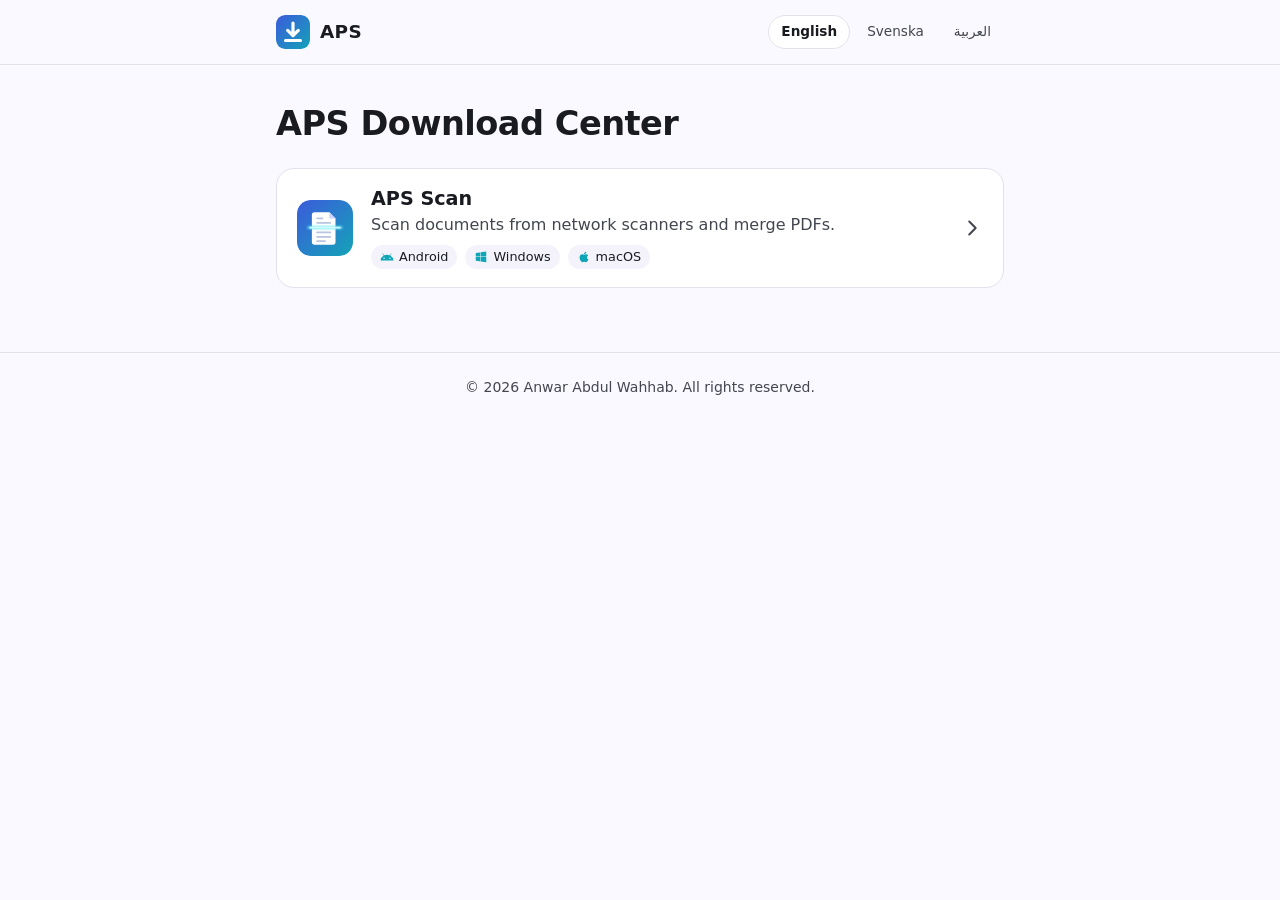
==== commit 5623d8dc: "Add files via upload" ====
--- a/index.html
+++ b/index.html
@@ -24,7 +24,6 @@
       </svg>
       <bdi>APS</bdi>
     </a>
-    <a class="nav-link" href="#apps" data-t="navApps">Apps</a>
     <nav class="languages" aria-label="Language">
       <button type="button" data-lang="en" lang="en">English</button>
       <button type="button" data-lang="sv" lang="sv">Svenska</button>
@@ -33,90 +32,18 @@
   </div>
 </header>
 
-<main>
-  <section class="landing-hero">
-    <div class="wrap landing-hero-inner">
-      <div class="landing-copy">
-        <p class="eyebrow">
-          <span class="eyebrow-dot" aria-hidden="true"></span>
-          <span data-t="eyebrow">Free apps for phones and computers</span>
-        </p>
-        <h1 id="heading" data-t="center">APS Download Center</h1>
-        <p class="landing-lead" data-t="landingLead">All APS apps in one place. Pick an app, download it for your phone or computer, and start working.</p>
-        <div class="cta-row">
-          <a class="button button-lg" href="#apps">
-            <span data-t="browseApps">Browse apps</span>
-            <svg class="flip" viewBox="0 0 24 24" fill="none" stroke="currentColor" stroke-width="2.4" stroke-linecap="round" stroke-linejoin="round" aria-hidden="true"><path d="M5 12h14m-6-6 6 6-6 6"/></svg>
-          </a>
-          <span class="platform-pills" aria-hidden="true">
-            <span class="pill"><svg viewBox="0 0 24 24" fill="currentColor"><path d="M17.6 9.48l1.84-3.18a.38.38 0 0 0-.66-.38l-1.86 3.22a11.4 11.4 0 0 0-9.84 0L5.22 5.92a.38.38 0 0 0-.66.38L6.4 9.48A10.8 10.8 0 0 0 1 18h22a10.8 10.8 0 0 0-5.4-8.52zM7 15.25a1.25 1.25 0 1 1 0-2.5 1.25 1.25 0 0 1 0 2.5zm10 0a1.25 1.25 0 1 1 0-2.5 1.25 1.25 0 0 1 0 2.5z"/></svg><bdi>Android</bdi></span>
-            <span class="pill"><svg viewBox="0 0 24 24" fill="currentColor"><path d="M3 5.1l7.4-1v7.2H3zm8.3-1.2L21 2.5v8.8h-9.7zM3 12.2h7.4v7.2L3 18.4zm8.3 0H21V21l-9.7-1.4z"/></svg><bdi>Windows</bdi></span>
-            <span class="pill"><svg viewBox="0 0 24 24" fill="currentColor"><path d="M17.05 20.28c-.98.95-2.05.8-3.08.35-1.09-.46-2.09-.48-3.24 0-1.44.62-2.2.44-3.06-.35C2.79 15.25 3.51 7.59 9.05 7.31c1.35.07 2.29.74 3.08.8 1.18-.24 2.31-.93 3.57-.84 1.51.12 2.65.72 3.4 1.8-3.12 1.87-2.38 5.98.48 7.13-.57 1.5-1.31 2.99-2.54 4.09zM12.03 7.25c-.15-2.23 1.66-4.07 3.74-4.25.29 2.58-2.34 4.5-3.74 4.25z"/></svg><bdi>iOS</bdi></span>
-            <span class="pill"><svg viewBox="0 0 24 24" fill="currentColor"><path d="M17.05 20.28c-.98.95-2.05.8-3.08.35-1.09-.46-2.09-.48-3.24 0-1.44.62-2.2.44-3.06-.35C2.79 15.25 3.51 7.59 9.05 7.31c1.35.07 2.29.74 3.08.8 1.18-.24 2.31-.93 3.57-.84 1.51.12 2.65.72 3.4 1.8-3.12 1.87-2.38 5.98.48 7.13-.57 1.5-1.31 2.99-2.54 4.09zM12.03 7.25c-.15-2.23 1.66-4.07 3.74-4.25.29 2.58-2.34 4.5-3.74 4.25z"/></svg><bdi>macOS</bdi></span>
-          </span>
-        </div>
-      </div>
-      <div class="landing-art" id="center-art"></div>
-    </div>
-  </section>
-
-  <section class="wrap highlights" aria-label="Highlights">
-    <div class="highlight">
-      <span class="hl-icon" aria-hidden="true"><svg viewBox="0 0 24 24" fill="none" stroke="currentColor" stroke-width="2" stroke-linecap="round" stroke-linejoin="round"><path d="M20 12v9H4v-9M2 7h20v5H2zM12 21V7M12 7H7.5a2.5 2.5 0 1 1 0-5C11 2 12 7 12 7zM12 7h4.5a2.5 2.5 0 1 0 0-5C13 2 12 7 12 7z"/></svg></span>
-      <div><h2 data-t="hl1Title">Free</h2><p data-t="hl1Text">Free to download.</p></div>
-    </div>
-    <div class="highlight">
-      <span class="hl-icon" aria-hidden="true"><svg viewBox="0 0 24 24" fill="none" stroke="currentColor" stroke-width="2" stroke-linecap="round" stroke-linejoin="round"><path d="M13 2L4 14h7l-1 8 9-12h-7z"/></svg></span>
-      <div><h2 data-t="hl2Title">No account</h2><p data-t="hl2Text">Download straight away, no sign-up.</p></div>
-    </div>
-    <div class="highlight">
-      <span class="hl-icon" aria-hidden="true"><svg viewBox="0 0 24 24" fill="none" stroke="currentColor" stroke-width="2" stroke-linecap="round" stroke-linejoin="round"><rect x="2" y="4" width="14" height="10" rx="2"/><path d="M6 18h6M9 14v4"/><rect x="16" y="9" width="6" height="11" rx="1.5"/></svg></span>
-      <div><h2 data-t="hl3Title">Every device</h2><p data-t="hl3Text">Android, iOS, Windows and macOS.</p></div>
-    </div>
-    <div class="highlight">
-      <span class="hl-icon" aria-hidden="true"><svg viewBox="0 0 24 24" fill="none" stroke="currentColor" stroke-width="2" stroke-linecap="round" stroke-linejoin="round"><circle cx="12" cy="12" r="10"/><path d="M2 12h20M12 2a15 15 0 0 1 0 20M12 2a15 15 0 0 0 0 20"/></svg></span>
-      <div><h2 data-t="hl4Title">Your language</h2><p data-t="hl4Text">English, Swedish and Arabic.</p></div>
-    </div>
-  </section>
-
-  <section class="wrap section" id="apps" aria-labelledby="apps-heading">
-    <div class="section-head">
-      <h2 id="apps-heading" data-t="appsHeading">Apps</h2>
-      <p data-t="appsLead">Open an app to see what it does and download it.</p>
-    </div>
-    <!-- Filled from the APPS list in site.js; this is what shows without JavaScript. -->
-    <ol class="app-cards" id="app-list">
-      <li><a class="app-card" href="aps-scan/"><div class="app-card-body"><h3>APS Scan</h3><p>Scan documents from network scanners and merge PDFs.</p></div></a></li>
-    </ol>
-  </section>
-
-  <section class="wrap section" aria-labelledby="steps-heading">
-    <div class="section-head">
-      <h2 id="steps-heading" data-t="stepsHeading">Up and running in three steps</h2>
-    </div>
-    <ol class="steps">
-      <li class="step"><span class="step-num">1</span><h3 data-t="step1Title">Pick an app</h3><p data-t="step1Text">Open it to see what it does.</p></li>
-      <li class="step"><span class="step-num">2</span><h3 data-t="step2Title">Download</h3><p data-t="step2Text">Choose your device.</p></li>
-      <li class="step"><span class="step-num">3</span><h3 data-t="step3Title">Install and go</h3><p data-t="step3Text">Open the file. The app's page explains each step.</p></li>
-    </ol>
-  </section>
-
-  <section class="wrap">
-    <div class="closing">
-      <h2 data-t="closingTitle">Ready when you are</h2>
-      <a class="button button-lg button-light" href="#apps">
-        <span data-t="browseApps">Browse apps</span>
-        <svg class="flip" viewBox="0 0 24 24" fill="none" stroke="currentColor" stroke-width="2.4" stroke-linecap="round" stroke-linejoin="round" aria-hidden="true"><path d="M5 12h14m-6-6 6 6-6 6"/></svg>
-      </a>
-    </div>
-  </section>
+<main class="wrap">
+  <h1 id="heading" data-t="center">APS Download Center</h1>
+  <!-- Filled from the APPS list in site.js; this is what shows without JavaScript. -->
+  <ol class="app-list" id="app-list">
+    <li><a class="app-row" href="aps-scan/"><div class="app-row-body"><h2>APS Scan</h2><p>Scan documents from network scanners and merge PDFs.</p></div></a></li>
+  </ol>
 </main>
 
 <footer class="site-footer">
   <p>© 2026 Anwar Abdul Wahhab. All rights reserved.</p>
 </footer>
 
-<script src="art.js"></script>
 <script src="site.js"></script>
 </body>
 </html>
--- a/landing.css
+++ b/landing.css
@@ -1,20 +1,9 @@
-/* APS Download Center: landing page only (index.html, <body class="landing">). Loaded after site.css. */
-:root {
-  --hero-a: rgba(59, 91, 219, .16);
-  --hero-b: rgba(20, 163, 184, .16);
-  --grid: rgba(29, 78, 216, .06);
-  --nav-bg: rgba(250, 249, 255, .78);
+/* APS Download Center: the app list page only (index.html, <body class="landing">). Loaded after site.css. */
+:root { --nav-bg: rgba(250, 249, 255, .78); }
+@media (prefers-color-scheme: dark) {
+  :root { --nav-bg: rgba(18, 19, 24, .78); }
 }
-@media (prefers-color-scheme: dark) {
-  :root {
-    --hero-a: rgba(91, 124, 250, .24);
-    --hero-b: rgba(95, 214, 230, .14);
-    --grid: rgba(143, 168, 255, .06);
-    --nav-bg: rgba(18, 19, 24, .78);
-  }
-}
-html { scroll-behavior: smooth; scroll-padding-top: 80px; }
-.wrap { max-width: 1120px; margin: 0 auto; padding-inline: 16px; }
+.wrap { max-width: 760px; margin: 0 auto; padding-inline: 16px; }
 
 /* Sticky top bar */
 .site-nav {
@@ -23,169 +12,42 @@
   -webkit-backdrop-filter: saturate(1.6) blur(14px); backdrop-filter: saturate(1.6) blur(14px);
   border-bottom: 1px solid var(--border);
 }
-.nav-inner { display: flex; align-items: center; gap: 12px; height: 64px; }
+.nav-inner { display: flex; align-items: center; justify-content: space-between; gap: 12px; height: 64px; }
 .brand { display: inline-flex; align-items: center; gap: 10px; font-weight: 800; font-size: 1.15rem; letter-spacing: .02em; color: var(--text); text-decoration: none; }
 .brand svg { width: 34px; height: 34px; border-radius: 9px; }
-.nav-link { color: var(--muted); text-decoration: none; font-weight: 600; font-size: .95rem; padding: 6px 12px; border-radius: 8px; }
-.nav-link:hover { background: var(--surface-2); color: var(--text); }
 
-/* Hero */
-.landing-hero { position: relative; overflow: hidden; isolation: isolate; padding: 64px 0 48px; }
-.landing-hero::before {
-  content: ""; position: absolute; inset: 0; z-index: -2;
-  background:
-    radial-gradient(55% 65% at 12% 8%, var(--hero-a), transparent 70%),
-    radial-gradient(50% 60% at 92% 35%, var(--hero-b), transparent 70%);
+/* Title */
+.landing main { padding-top: 40px; padding-bottom: 40px; }
+.landing h1 {
+  margin: 0 0 24px;
+  font-size: clamp(1.6rem, 4vw, 2.1rem); line-height: 1.15; font-weight: 800; letter-spacing: -.015em;
+  /* Long single words (Swedish "nedladdningscenter") break at their soft hyphen, or anywhere as a last resort. */
+  hyphens: manual; overflow-wrap: break-word;
 }
-.landing-hero::after {
-  content: ""; position: absolute; inset: 0; z-index: -1;
-  background-image: linear-gradient(var(--grid) 1px, transparent 1px), linear-gradient(90deg, var(--grid) 1px, transparent 1px);
-  background-size: 44px 44px;
-  -webkit-mask-image: radial-gradient(ellipse 75% 65% at 50% 35%, #000 25%, transparent 75%);
-  mask-image: radial-gradient(ellipse 75% 65% at 50% 35%, #000 25%, transparent 75%);
+[dir="rtl"] .landing h1 { letter-spacing: 0; }   /* Arabic letters must stay joined */
+
+/* App list: one row per app, the whole row links to its page */
+.app-list { list-style: none; margin: 0; padding: 0; display: grid; gap: 12px; }
+.app-row {
+  display: flex; align-items: center; gap: 18px; padding: 18px 20px;
+  border: 1px solid var(--border); border-radius: 18px; background: var(--surface);
+  color: inherit; text-decoration: none;
+  transition: border-color .15s, background-color .15s;
 }
-.landing-hero-inner { display: grid; grid-template-columns: minmax(0, 1fr) minmax(0, 1.05fr); gap: 40px; align-items: center; }
-.eyebrow {
-  display: inline-flex; align-items: center; gap: 9px;
-  margin: 0 0 22px; padding: 6px 14px 6px 12px;
-  border-radius: 999px; border: 1px solid var(--border); background: var(--surface);
-  font-size: .85rem; font-weight: 600; color: var(--muted);
-  box-shadow: 0 2px 10px rgba(26, 27, 33, .05);
-}
-.eyebrow-dot { width: 8px; height: 8px; border-radius: 50%; background: #16a34a; box-shadow: 0 0 0 4px rgba(22, 163, 74, .18); flex: none; }
-.landing h1 {
-  margin: 0;
-  font-size: clamp(2.5rem, 5.6vw, 4.1rem); line-height: 1.06; font-weight: 800; letter-spacing: -.028em;
-  background: linear-gradient(115deg, var(--text) 35%, var(--primary) 72%, var(--accent));
-  -webkit-background-clip: text; background-clip: text; color: transparent;
-  padding-bottom: .08em;
-}
-.landing-lead { margin: 20px 0 30px; max-width: 34ch; font-size: clamp(1.05rem, 1.7vw, 1.25rem); color: var(--muted); }
-.cta-row { display: flex; flex-wrap: wrap; align-items: center; gap: 14px 18px; }
-.button-lg { padding: 15px 26px; font-size: 1.05rem; box-shadow: 0 12px 26px -10px rgba(29, 78, 216, .6); transition: transform .15s, filter .15s; }
-.button-lg:hover { transform: translateY(-1px); }
-.platform-pills { display: flex; flex-wrap: wrap; gap: 8px; }
-.pill {
-  display: inline-flex; align-items: center; gap: 6px;
-  padding: 7px 12px; border-radius: 999px; border: 1px solid var(--border); background: var(--surface);
-  font-size: .85rem; font-weight: 600;
-}
-.pill svg { width: 16px; height: 16px; color: var(--accent); }
-.center-art { width: 100%; height: auto; display: block; filter: drop-shadow(0 30px 40px rgba(29, 78, 216, .12)); }
-
-/* Highlights */
-.highlights { display: grid; grid-template-columns: repeat(4, minmax(0, 1fr)); gap: 14px; }
-.highlight { display: flex; align-items: flex-start; gap: 14px; padding: 18px; border: 1px solid var(--border); border-radius: 18px; background: var(--surface); }
-.hl-icon { display: grid; place-items: center; width: 42px; height: 42px; flex: none; border-radius: 12px; background: var(--note-bg); color: var(--primary); }
-.hl-icon svg { width: 22px; height: 22px; }
-.highlight h2 { margin: 0; font-size: 1rem; line-height: 1.3; }
-.highlight p { margin: 3px 0 0; font-size: .88rem; color: var(--muted); }
-
-/* Sections */
-.section { padding-top: 80px; }
-.section-head { text-align: center; margin-bottom: 30px; }
-.section-head h2 { margin: 0; font-size: clamp(1.7rem, 3.2vw, 2.3rem); line-height: 1.15; letter-spacing: -.018em; }
-.section-head p { margin: 10px 0 0; color: var(--muted); font-size: 1.05rem; }
-
-/* App cards */
-.app-cards { list-style: none; margin: 0; padding: 0; display: grid; grid-template-columns: repeat(auto-fill, minmax(290px, 1fr)); gap: 18px; }
-.app-cards .featured { grid-column: 1 / -1; }
-.app-card {
-  display: flex; flex-direction: column; height: 100%;
-  border: 1px solid var(--border); border-radius: 26px; background: var(--surface); overflow: hidden;
-  color: inherit; text-decoration: none;
-  transition: transform .2s, box-shadow .2s, border-color .2s;
-}
-.featured .app-card { flex-direction: row; }
-.app-card:hover { transform: translateY(-3px); border-color: var(--border-strong); box-shadow: 0 26px 50px -22px rgba(29, 78, 216, .38); }
-.app-card-body { flex: 1; display: flex; flex-direction: column; gap: 6px; padding: 30px; }
-.featured .app-card-body { padding: 40px; justify-content: center; }
-.app-card-icon { width: 68px; height: 68px; border-radius: 17px; margin-bottom: 12px; box-shadow: 0 10px 22px -8px rgba(29, 78, 216, .45); }
-.app-card h3 { margin: 0; font-size: 1.6rem; line-height: 1.2; }
-.featured .app-card h3 { font-size: 2rem; }
-.app-card-tagline { margin: 0; color: var(--muted); font-size: 1.05rem; max-width: 36ch; }
-.app-card .app-facts { margin-top: 12px; font-size: .85rem; }
-.app-card-version { margin: 6px 0 0; font-size: .85rem; color: var(--muted); }
-.app-card-cta { display: inline-flex; align-items: center; gap: 4px; margin-top: auto; padding-top: 22px; font-weight: 700; color: var(--primary); transition: gap .2s; }
-.app-card-cta .chevron { width: 18px; height: 18px; color: inherit; }
-.app-card:hover .app-card-cta { gap: 9px; }
-.app-card-art {
-  flex: 1.15; display: flex; align-items: center; justify-content: center;
-  padding: 28px 28px 18px;
-  background: radial-gradient(70% 70% at 50% 45%, var(--hero-a), transparent 75%), var(--surface-2);
-}
-.app-card-art .hero-art { width: 100%; max-width: 470px; }
-
-/* Steps */
-.steps { list-style: none; margin: 0; padding: 0; display: grid; grid-template-columns: repeat(3, minmax(0, 1fr)); gap: 18px; }
-.step { position: relative; padding: 26px; border: 1px solid var(--border); border-radius: 20px; background: var(--surface); }
-.step-num {
-  display: grid; place-items: center; width: 46px; height: 46px; margin-bottom: 16px;
-  border-radius: 14px; background: linear-gradient(135deg, #3b5bdb, #14a3b8); color: #fff;
-  font-weight: 800; font-size: 1.15rem; box-shadow: 0 10px 20px -8px rgba(29, 78, 216, .5);
-}
-.step h3 { margin: 0 0 4px; font-size: 1.12rem; }
-.step p { margin: 0; color: var(--muted); }
-.step:not(:last-child)::after { content: ""; position: absolute; top: 49px; inset-inline-end: -18px; width: 18px; border-top: 2px dashed var(--border-strong); }
-
-/* Closing call to action */
-.closing {
-  position: relative; overflow: hidden; isolation: isolate;
-  margin: 80px 0 56px; padding: 52px 28px;
-  border-radius: 30px; text-align: center; color: #fff;
-  background: linear-gradient(130deg, #1d4ed8, #0e7490);
-}
-.closing::before, .closing::after { content: ""; position: absolute; z-index: -1; border-radius: 50%; background: rgba(255, 255, 255, .09); }
-.closing::before { width: 320px; height: 320px; top: -160px; inset-inline-start: -80px; }
-.closing::after { width: 240px; height: 240px; bottom: -130px; inset-inline-end: -40px; }
-.closing h2 { margin: 0 0 22px; font-size: clamp(1.6rem, 3.2vw, 2.3rem); letter-spacing: -.015em; }
-.button-light { background: #fff; color: #1d4ed8; box-shadow: 0 12px 26px -10px rgba(0, 0, 0, .4); }
-
-/* Arabic letters must stay joined: no letter-spacing */
-[dir="rtl"] .landing h1, [dir="rtl"] .section-head h2, [dir="rtl"] .closing h2 { letter-spacing: 0; }
-
-/* Motion: entrance, floating badges, download progress */
-.landing-copy > * { animation: rise .7s cubic-bezier(.2, .7, .2, 1) both; }
-.landing-copy > :nth-child(2) { animation-delay: .06s; }
-.landing-copy > :nth-child(3) { animation-delay: .12s; }
-.landing-copy > :nth-child(4) { animation-delay: .18s; }
-.landing-art { animation: rise .9s .15s cubic-bezier(.2, .7, .2, 1) both; }
-@keyframes rise { from { opacity: 0; transform: translateY(16px); } }
-.i-float { animation: bob 5s ease-in-out infinite; }
-.i-float-2 { animation: bob 6s ease-in-out -2s infinite; }
-.i-float-3 { animation: bob 5.5s ease-in-out -1s infinite; }
-@keyframes bob { 50% { transform: translateY(-8px); } }
-.i-progress { transform-box: fill-box; transform-origin: left center; animation: progress 3.6s ease-in-out infinite; }
-@keyframes progress { 0% { transform: scaleX(.08); } 70%, 100% { transform: scaleX(1); } }
-.i-ghost { fill: var(--ill-surface-2); stroke: var(--ill-line); stroke-width: 1.5; stroke-dasharray: 5 4; }
+.app-row:hover { border-color: var(--border-strong); background: var(--surface-2); }
+.app-row-icon { width: 56px; height: 56px; flex: none; border-radius: 14px; }
+.app-row-body { flex: 1; min-width: 0; }
+.app-row h2 { margin: 0; font-size: 1.2rem; line-height: 1.25; }
+.app-row p { margin: 2px 0 0; color: var(--muted); }
+.app-row .app-facts { margin-top: 8px; }
+.app-row .chevron { flex: none; }
 @media (prefers-reduced-motion: reduce) {
-  html { scroll-behavior: auto; }
-  .landing-copy > *, .landing-art, .i-float, .i-float-2, .i-float-3, .i-progress { animation: none; }
-  .app-card, .button-lg { transition: none; }
+  .app-row { transition: none; }
 }
 
-/* Smaller screens */
-@media (max-width: 960px) {
-  .highlights { grid-template-columns: repeat(2, minmax(0, 1fr)); }
-}
-@media (max-width: 860px) {
-  .landing-hero { padding: 40px 0 32px; }
-  .landing-hero-inner { grid-template-columns: 1fr; gap: 28px; }
-  .landing-art { max-width: 520px; width: 100%; margin: 0 auto; }
-  .featured .app-card { flex-direction: column; }
-  .featured .app-card-body { padding: 28px; }
-}
-@media (max-width: 720px) {
-  .steps { grid-template-columns: 1fr; }
-  .step:not(:last-child)::after { display: none; }
-  .section { padding-top: 60px; }
-}
 @media (max-width: 560px) {
-  .nav-link { display: none; }
   .nav-inner { height: 58px; }
   .languages button { padding: 5px 8px; }
-  .highlights { grid-template-columns: 1fr; }
-  .featured .app-card h3 { font-size: 1.6rem; }
-  .closing { margin-top: 60px; padding: 40px 20px; }
+  .app-row { gap: 14px; padding: 16px; }
+  .app-row-icon { width: 48px; height: 48px; border-radius: 12px; }
 }
-.i-apple { fill: var(--text); }
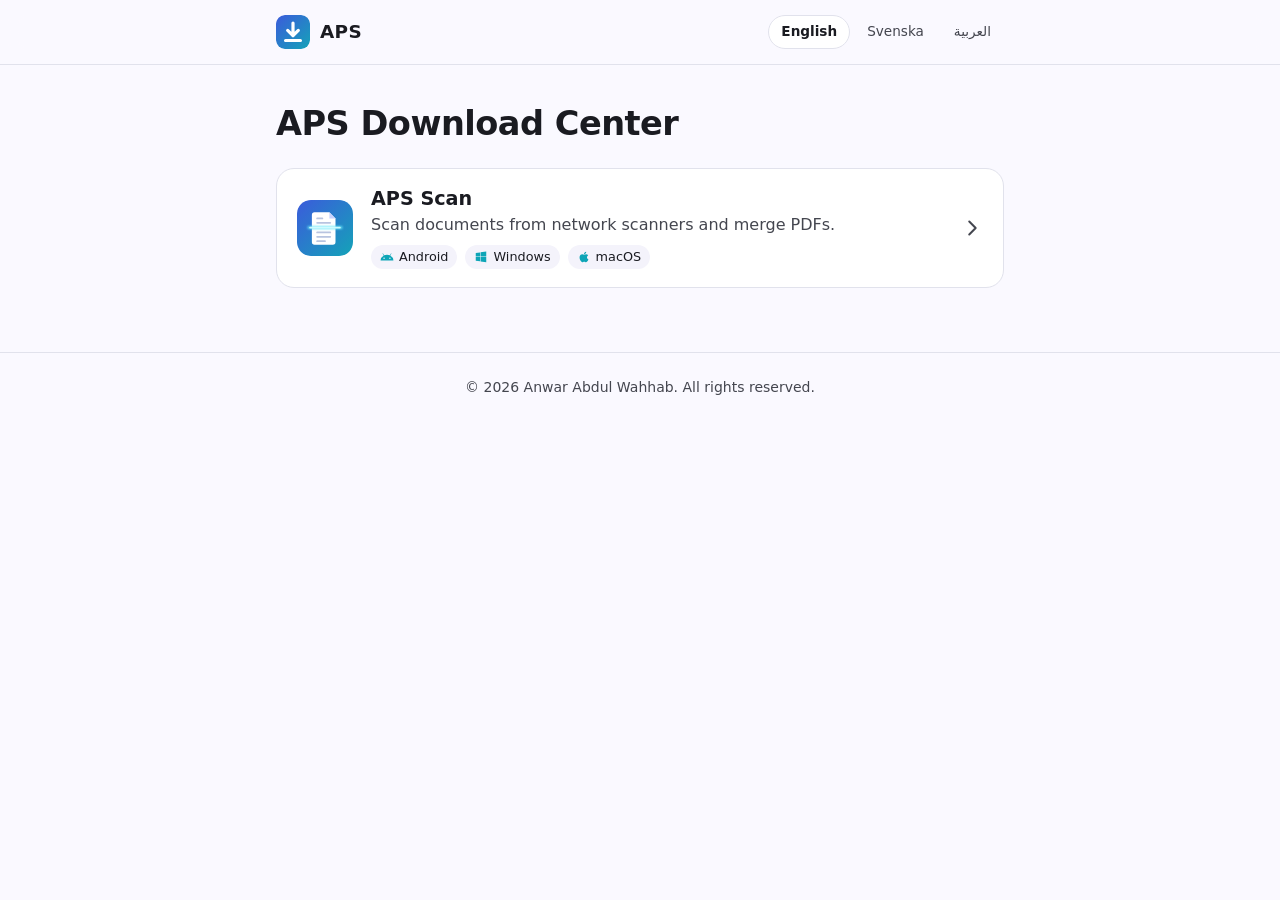
==== commit f63f84a4: "Add files via upload" ====
--- a/index.html
+++ b/index.html
@@ -9,8 +9,10 @@
 <meta property="og:title" content="APS Download Center">
 <meta property="og:description" content="All APS apps in one place, for Android, iOS, Windows and macOS.">
 <link rel="icon" href="data:image/svg+xml,%3Csvg xmlns='http://www.w3.org/2000/svg' viewBox='0 0 64 64'%3E%3Cdefs%3E%3ClinearGradient id='g' x1='0' y1='0' x2='1' y2='1'%3E%3Cstop offset='0' stop-color='%233b5bdb'/%3E%3Cstop offset='1' stop-color='%2314a3b8'/%3E%3C/linearGradient%3E%3C/defs%3E%3Crect width='64' height='64' rx='14' fill='url(%23g)'/%3E%3Cpath d='M32 15v24m0 0l-10-10m10 10l10-10M18 48h28' fill='none' stroke='%23fff' stroke-width='6' stroke-linecap='round' stroke-linejoin='round'/%3E%3C/svg%3E">
-<link rel="stylesheet" href="site.css">
-<link rel="stylesheet" href="landing.css">
+<!-- ?v=: raise it in both pages whenever you upload changed .css or .js, so browsers don't mix cached old files
+     with the new page (GitHub Pages lets them keep files for 10 minutes). -->
+<link rel="stylesheet" href="site.css?v=3">
+<link rel="stylesheet" href="landing.css?v=3">
 </head>
 <body class="landing">
 
@@ -44,6 +46,6 @@
   <p>© 2026 Anwar Abdul Wahhab. All rights reserved.</p>
 </footer>
 
-<script src="site.js"></script>
+<script src="site.js?v=3"></script>
 </body>
 </html>
--- a/site.css
+++ b/site.css
@@ -43,7 +43,7 @@
 
 /* Top bar: back link (app pages) and language switcher */
 .topbar { display: flex; align-items: center; justify-content: space-between; gap: 12px; margin-bottom: 24px; min-height: 34px; }
-.back { display: inline-flex; align-items: center; gap: 6px; font-size: .92rem; font-weight: 600; text-decoration: none; }
+.back { display: inline-flex; white-space: nowrap; align-items: center; gap: 6px; font-size: .92rem; font-weight: 600; text-decoration: none; }
 .back:hover { text-decoration: underline; }
 .back svg { width: 18px; height: 18px; flex: none; }
 .languages { display: flex; gap: 4px; margin-inline-start: auto; }
@@ -58,6 +58,16 @@
 
 /* Arrows point the reading direction */
 [dir="rtl"] .flip { transform: scaleX(-1); }
+
+/* Arabic: the system's Arabic UI font (SF Arabic on Apple, Segoe UI on Windows, Noto on Android), a touch larger
+   than Latin text at the same size, with room for its tall letters and dots. Letter-spacing would break the joins
+   between letters, so it's off everywhere. `html[dir]` outweighs the per-page heading rules. */
+html[dir="rtl"] body {
+  font-family: system-ui, -apple-system, "SF Arabic", "Segoe UI", "Noto Sans Arabic", "Noto Naskh Arabic", Tahoma, sans-serif;
+  font-size: 17px; line-height: 1.75;
+}
+html[dir="rtl"] * { letter-spacing: 0 !important; }
+html[dir="rtl"] :is(h1, h2, h3, h4) { line-height: 1.4; }
 
 /* Page header */
 .hero { display: flex; align-items: center; gap: 18px; margin-bottom: 32px; }
--- a/landing.css
+++ b/landing.css
@@ -24,8 +24,6 @@
   /* Long single words (Swedish "nedladdningscenter") break at their soft hyphen, or anywhere as a last resort. */
   hyphens: manual; overflow-wrap: break-word;
 }
-[dir="rtl"] .landing h1 { letter-spacing: 0; }   /* Arabic letters must stay joined */
-
 /* App list: one row per app, the whole row links to its page */
 .app-list { list-style: none; margin: 0; padding: 0; display: grid; gap: 12px; }
 .app-row {
